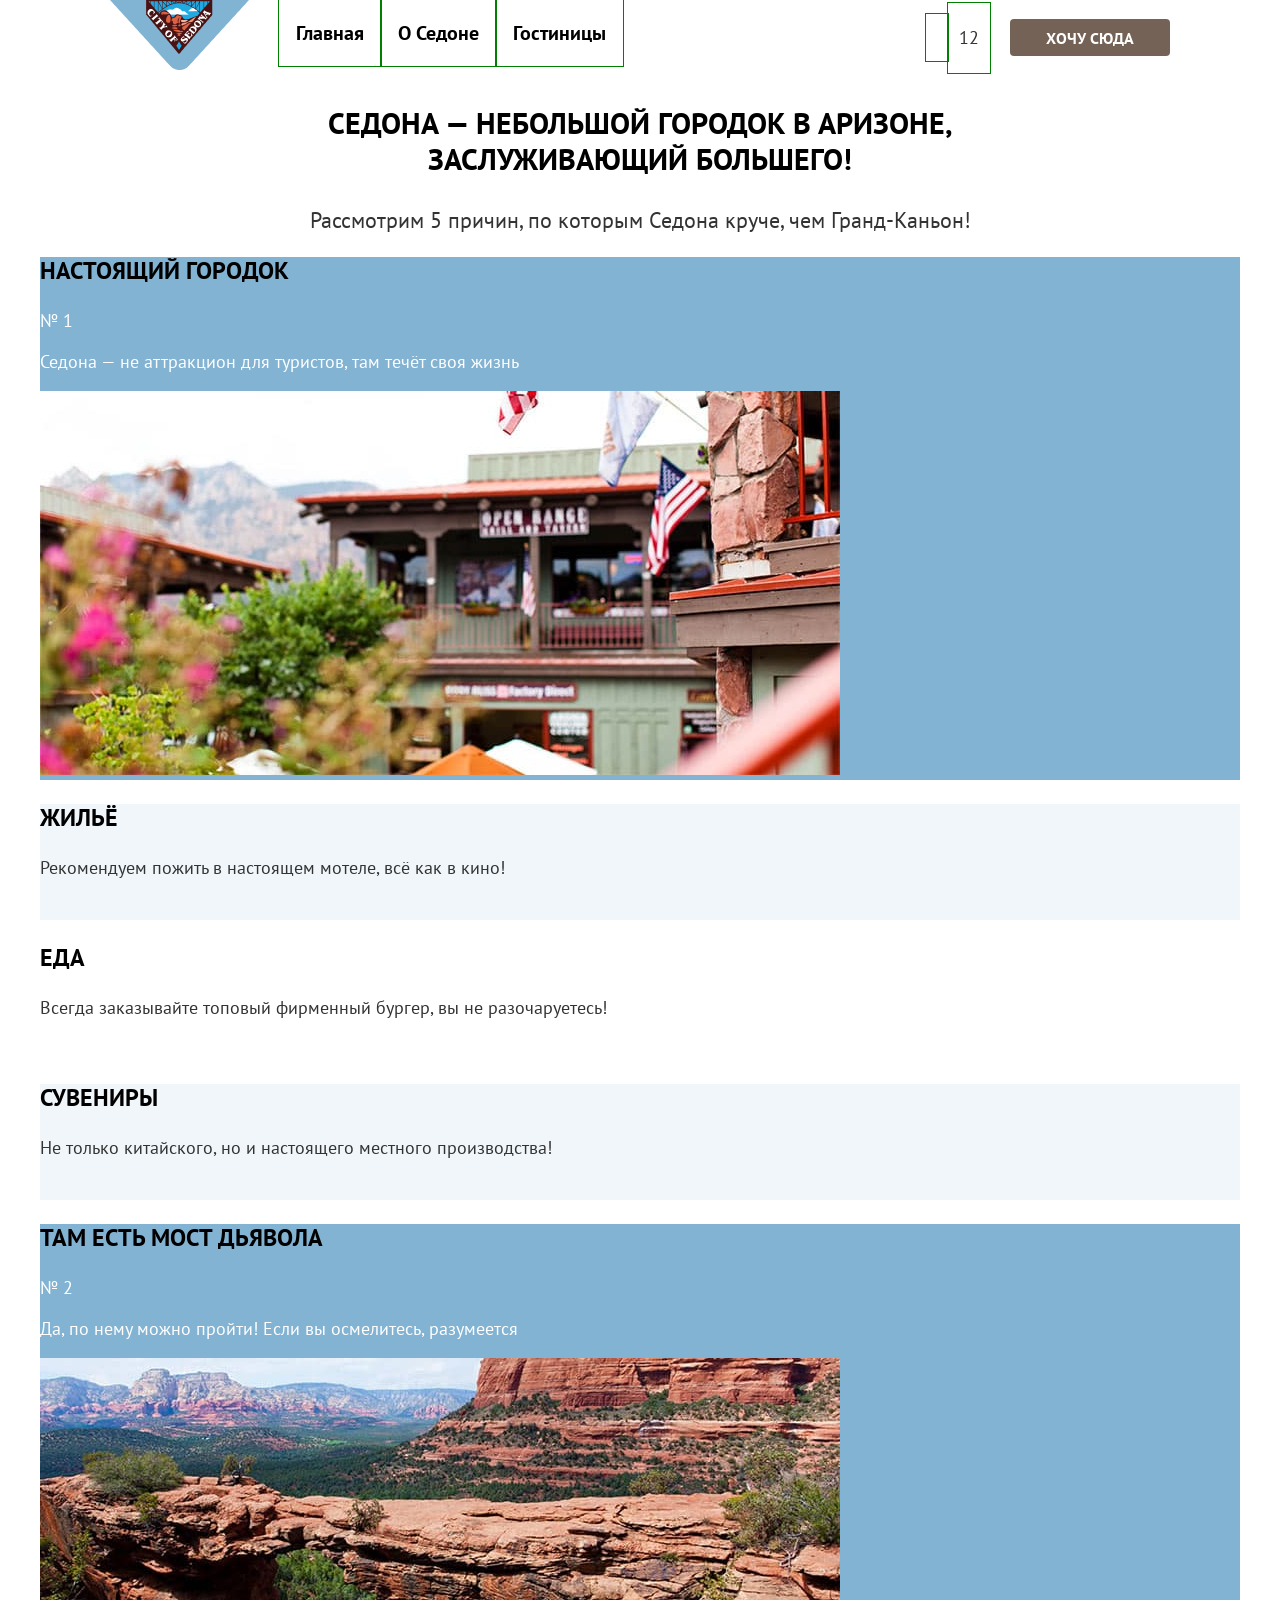
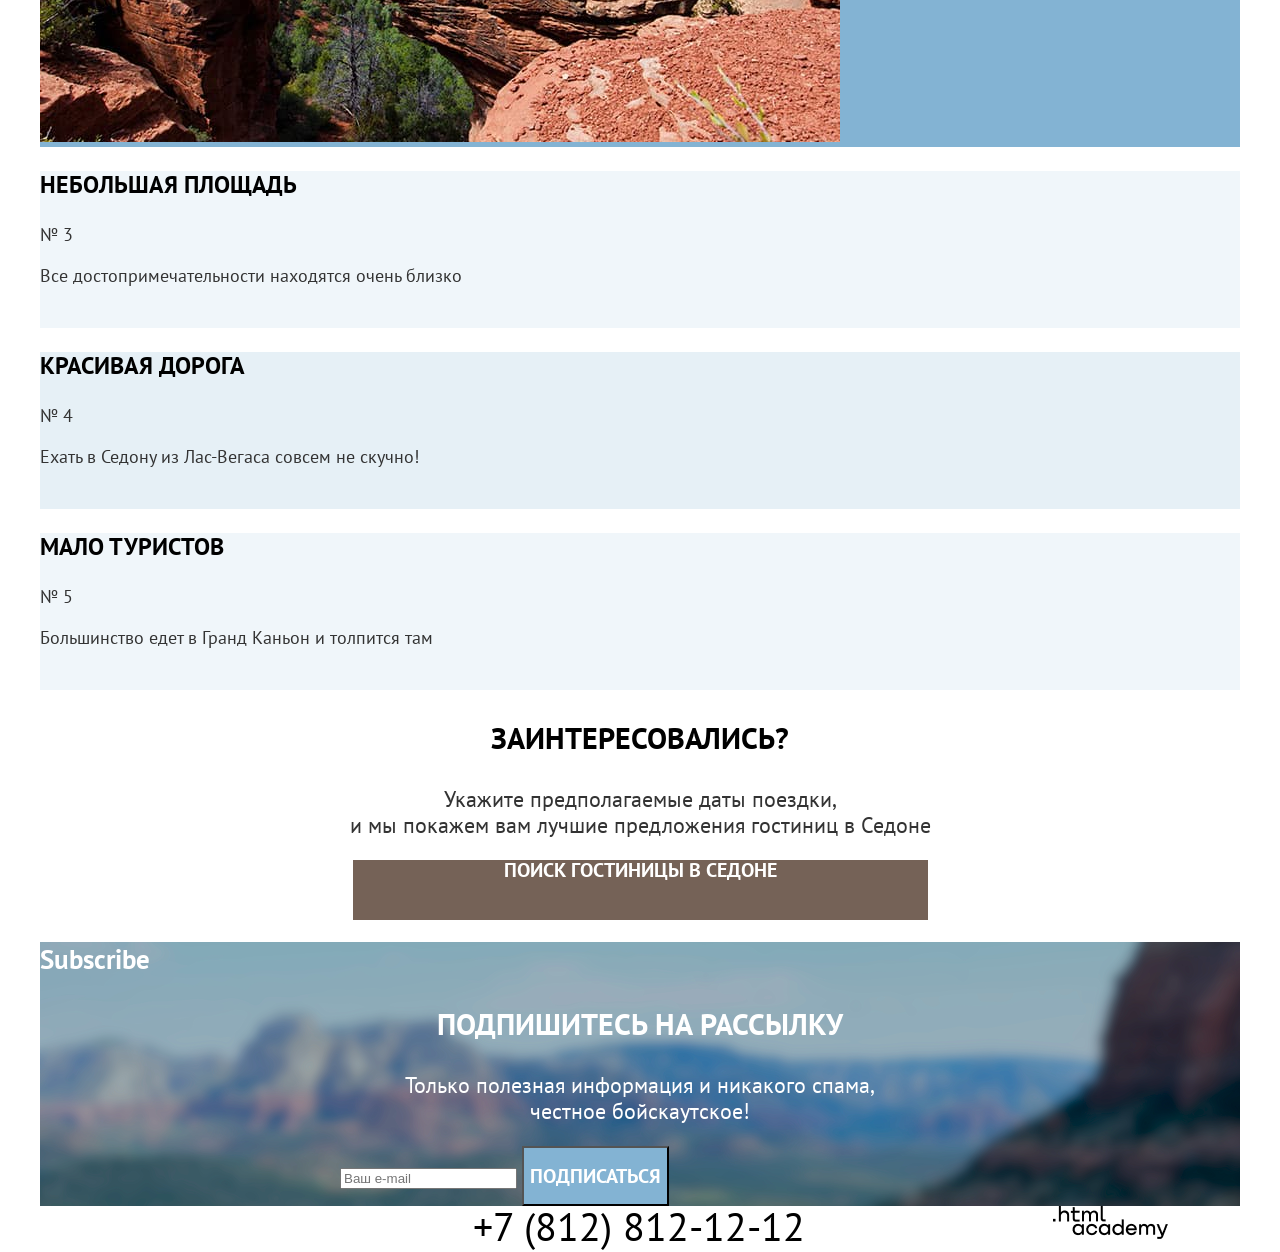
==== index.html @ f08ec134 "header flex" ====
<!DOCTYPE html>
<html lang="ru">

<head>
    <meta charset="utf-8">
    <title>HTML Academy: Седона</title>
    <link rel="stylesheet" href="styles/styles.css">
</head>

<body>
    <header class="page-header">
        <div class="page-header__logo header-logo">
            <a class="header-logo__link">
              <img class="header-logo__img site-logo" src="images/logo/logo-sedona.png" width="139" height="70" alt="Эмблема города Седона">
            </a>
          </div>
          <nav class="navigation  page-header__navigation">
                <ul class="navigation-list">
                    <li class="navigation-item">
                        <a class="navigation-item__link navigation-item__link--active">Главная</a>
                    </li>
                    <li class="navigation-item">
                        <a class="navigation-item__link" href="#">О Седоне</a>
                    </li>
                    <li class="navigation-item">
                        <a class="navigation-item__link" href="catalog.html">Гостиницы</a>
                    </li>
                </ul>
            </nav>
            <ul class="user-navigation">
                <li class="user-navigation__item">
                    <a class="user-navigation__link" href="#"><span class="visually-hidden">Поиск</span></a>
                </li>
                <li class="user-navigation__item">
                    <a class="user-navigation__link" href="#">
                      <span class="visually-hidden">Избранное</span>
                      <span class="user-navigation__counter">12</span>
                    </a>
                </li>
                <li class="user-navigation__item">
                    <a class="button button--warm button--navigation user-navigation__button" href="#">Хочу сюда</a>
                </li>
            </ul>
    </header>
    <main class="page main">
        <section class="section welcome-section">
            <h1 class="visually-hidden">Welcome to Sedona</h1>
        </section>
        <section class="advantages section">
            <h2 class="visually-hidden">Advantages</h2>
            <div class="advantages__text-wrapper">
            <p class="page__text page__text--subgead">Седона — небольшой городок в Аризоне, заслуживающий большего!</p>
            <p class="page__text">Рассмотрим 5 причин, по которым Седона круче, чем Гранд-Каньон!</p>
          </div>
            <ul class="advantages-list">
                <li class="advantages-item advantages-item--large">
                    <h3 class="advantages-head">Настоящий городок</h3>
                    <p class="advantages-item__range">№ 1</p>
                    <p class="advantages-item__text">Седона — не аттракцион для туристов, там течёт своя жизнь </p>
                    <img class="advantages-item__img" src="images/adv-city.jpg" width="800" height="384" alt="Улочки города">
                </li>
                <li class="advantages-item">
                    <h3 class="advantages-head">Жильё</h3>
                    <p class="advantages-item__text">Рекомендуем пожить в настоящем мотеле, всё как в кино!</p>
                    <img src="" alt="">
                </li>
                <li class="advantages-item">
                    <h3 class="advantages-head">Еда</h3>
                    <p class="advantages-item__text">Всегда заказывайте топовый фирменный бургер, вы не разочаруетесь!</p>
                    <img src="" alt="">
                </li>
                <li class="advantages-item">
                    <h3 class="advantages-head">Сувениры</h3>
                    <p class="advantages-item__text">Не только китайского, но и настоящего местного производства!</p>
                    <img src="" alt="">
                </li>
                <li class="advantages-item advantages-item--large">
                    <h3 class="advantages-head">Там есть мост дьявола</h3>
                    <p class="advantages-item__range">№ 2</p>
                    <p class="advantages-item__text">Да, по нему можно пройти! Если вы осмелитесь, разумеется</p>
                    <img class="advantages-item__img" src="images/adv-brige.jpg" width="800" height="384" alt="вид на мост дьявола">
                </li>
                <li class="advantages-item">
                    <h3 class="advantages-head">Небольшая площадь</h3>
                    <p class="advantages-item__range">№ 3</p>
                    <p class="advantages-item__text">Все достопримечательности находятся очень близко</p>
                    <img src="" alt="">
                </li>
                <li class="advantages-item">
                    <h3 class="advantages-head">Красивая дорога</h3>
                    <p class="advantages-item__range">№ 4</p>
                    <p class="advantages-item__text">Ехать в Седону из Лас-Вегаса совсем не скучно!</p>
                    <img src="" alt="">
                </li>
                <li class="advantages-item">
                    <h3 class="advantages-head">Мало туристов</h3>
                    <p class="advantages-item__range">№ 5</p>
                    <p class="advantages-item__text">Большинство едет в Гранд Каньон и толпится там</p>
                    <img src="" alt="">
                </li>
            </ul>
        </section>
        <section class="section">
            <h2 class="visually-hidden">Hotel Search</h2>
            <p class="page__text page__text--subgead">Заинтересовались?</p>
            <p class="page__text">Укажите предполагаемые даты поездки, <br> и мы покажем вам лучшие предложения гостиниц в Седоне
            </p>
            <a class="button button--warm button--page button--hotel-search" href="#">Поиск гостиницы в Седоне</a>
        </section>
        <section class="section subscribe subscribe--bg">
            <h2>Subscribe</h2>
            <p class="page__text page__text--subgead">Подпишитесь на рассылку</p>
            <p class="page__text">Только полезная информация и никакого спама, <br> честное бойскаутское! </p>
            <form class="subscribe-form">
              <label class="subscribe-form__label">
                <span class="visually-hidden">Введите ваш e-mail</span>
                <input type="email" name="email" id="email-id" placeholder="Ваш e-mail">
              </label>
                <button class="button subscribe-form__button button--page" type="submit">Подписаться</button>
            </form>
        </section>
    </main>
    <footer class="footer">
        <ul class="social-list">
            <li class="social-item">
                <a class="social-link social-link__twitter" href="https://twitter.com/htmlacademy_ru"><span class="visually-hidden">Twitter</span></a>
            </li>
            <li class="social-item">
                <a class="social-link social-link__fb" href="https://www.facebook.com/htmlacademy"><span class="visually-hidden">Facebook</span></a>
            </li>
            <li class="social-item">
                <a class="social-link social-link__youtube" href="https://www.youtube.com/c/HTMLAcademyRUS"><span class="visually-hidden">Youtube</span></a>
            </li>
        </ul>
        <div class="footer-tel">
            <a class="footer-tel__link" href="tel:+78128121212">+7 (812) 812-12-12</a>
        </div>
        <div class="footer-developer">
            <a class="developer-link" href="https://htmlacademy.ru/">
                <img src="images/logo/logo-developer.png" width="115" height="34" alt="HTMLAcademy Logo">
            </a>
        </div>
    </footer>
</body>

</html>
---- styles/styles.css ----
@font-face {
  font-family: "PT Sans";
  font-weight: 400;
  font-style: normal;
  font-display: swap;
  src: url("../fonts/ptsans-400.woff2") format("woff2");
}

@font-face {
  font-family: "PT Sans";
  font-weight: 700;
  font-style: normal;
  font-display: swap;
  src: url("../fonts/ptsans-700.woff2") format("woff2");
}

* {
  box-sizing: border-box;
}

* ul {
  margin: 0;
  padding: 0;
  list-style: none;
}

* a {
  color: inherit;
  text-decoration: none;
  /* cursor: pointer; */
}

* img {
  max-width: 100%;
  height: auto;
}

.visually-hidden {
  position: absolute;
  width: 1px;
  height: 1px;
  margin: -1px;
  padding: 0;
  border: 0;
  clip: rect(0 0 0 0);
  overflow: hidden;
}

/* общие селекторы */

html {
  height: 100%;
}

body {
  display: grid;
  grid-template-rows: auto 1fr auto;
  margin: 0 auto;
  width: 1200px;
  min-height: 100vh;
  font-family: "PT Sans", "Arial", sans-serif;
  font-weight: 400;
  font-size: 18px;
  color: #333333;
}

/* компоненты*/

/* button */

.button {
  /* display: block; */
  background-color: #83b3d3;
  font-weight: 700;
  font-size: 16px;
  font-family: inherit;
  line-height: 20px;
  color: #ffffff;
  text-transform: uppercase;
}

.button--warm {
  background-color: #756257;
}

.button--accepted {
  background-color: #7db54f;
}

.button--navigation {
  display: flex;
  justify-content: center;
  align-items: center;
  width: 160px;
  height: 37px;
  border-radius: 4px;
}

.button--page {
  font-size: 20px;
  height: 60px;
}

.button--hotel-search {
  display: block;
  width: 575px;
  margin-right: auto;
  margin-left: auto;
  text-align: center;
}

/* Header */

.page-header {
  display: flex;
  width: 1060px;
  margin: 0 auto;
  /* align-items: center; */
}

.page-header__logo {
  margin-right: 30px;
}

.header-logo {
  min-width: 139px;
  min-height: 100%;
}

.header-logo__link {
  display: block;
  height: 100%;
}

.page-header__navigation {
  margin-right: 42px;
}

.navigation-list {
  display: flex;
  flex-wrap: wrap;
}

.navigation-item__link {
  display: block;
  padding: 20px 17px;
  font-weight: 700;
  font-size: 20px;
  line-height: 26px;
  color: #000000;
  outline: solid 1px green;
}

.user-navigation {
  margin-left: auto;
  display: flex;
  flex-wrap: wrap;
  align-items: center;
}

.user-navigation__link {
  display: block;
  padding: 23px 11px 24px;
  outline: solid 1px green;
}

.user-navigation__button {
 margin-left: 20px;
}

/* Section */

.section__wrapper {
  width: 1056px;
  margin: 0 auto;
}

/* Text */

.page-head {
  font-weight: 700;
  font-size: 60px;
}

.page__text {
  width: 720px;
  font-size: 22px;
  line-height: 26px;
  text-align: center;
  margin-right: auto;
  margin-left: auto;
}

.page__text--subgead {
  font-weight: 700;
  font-size: 30px;
  line-height: 36px;
  text-transform: uppercase;
  color: #000000;
}

.page__text--left {
  text-align: left;
}

/* Footer */

.footer {
  display: flex;
  width: 1056px;
  margin: 0 auto;
  /* justify-content: space-between; */
}

.footer-tel__link {
  font-size: 40px;
  line-height: 40px;
  color: #000000;
}

.social-list {
  display: flex;
  margin-right: auto;
}

.footer-developer {
  margin-left: 248px;
}

/* Breadcrumbs */

.breadcrumbs {
  display: flex;
}

.breadcrumbs-item {
  margin-right: 26px;
}

.breadcrumbs-link {
  font-size: 16px;
}

/* Карточка гостиницы*/

.hotel-card {
  width: 340px;
  padding: 20px;
  display: flex;
  flex-direction: column;
}

.hotel-card__title {
  font-weight: 700;
  font-size: 24px;
  color: #000000;
}

.hotel-card__details {
  display: flex;
}

.hotel-card__control {
  display: flex;
  column-gap: 25px;
}

.hotel-card__button-details {
  width: 133px;
}

.hotel-card__button-favorite {
  width: 141px;
}

.hotel-card__type {
  width: 133px;
}

.hotel-card__price {
  width: 141px;
}

.hotel-card__rate {
  display: flex;
  column-gap: 7px;
  justify-content: space-between;
}

.hotel-card__rate-value {
  width: 160px;
  background-color: #f2f2f2;
}

.hotel-card__rate-text {
  font-size: 16px;
  text-transform: uppercase;
}

/*Главная */

.welcome-section {
  background-image: url("../images/welcome-bg.jpg");
  background-repeat: no-repeat;
}

/* .advantages {
  display: flex;
  flex-direction: column;
} */

/* .advantages__text-wrapper {
  width: 720px;
  margin: 0 auto;
} */

.advantages-head {
  font-weight: 700;
  font-size: 24px;
  line-height: 28px;
  text-transform: uppercase;
  color: #000000;
}

.advantages-item:nth-child(even) {
  background-color: rgba(131, 179, 211, 0.12);
}

.advantages-item:nth-child(8n + 7) {
  background-color: rgba(131, 179, 211, 0.2);
}

.advantages-item--large {
  background-color: #83b3d3;
  color: #ffffff;
}

.subscribe--bg {
  background-color: #83b3d3;
  background-image: url("../images/subscribe-bg.png");
  background-repeat: no-repeat;
  color: #ffffff;
}

.subscribe--bg .page__text--subgead {
  color: #ffffff;
}

.subscribe-form {
  width: 600px;
  margin-right: auto;
  margin-left: auto;
}

/* страница каталога */

/* .section__wrapper--search-result {
  display: flex;
  flex-direction: column;
  align-items: center;
} */

.filter-section {
  background-color: #83b3d3;
  background-image: url("../images/catalog-bg.png");
  background-repeat: no-repeat;
  color: #ffffff;
}

.filter {
  display: flex;
}

.filter__group {
  width: 217px;
}

.filter__group--price {
  width: 287px;
  margin-left: auto;
}

.filter__controls {
  display: flex;
  flex-direction: column;
  min-width: 160px;
  margin-left: 81px;
}

.filter-group__title {
  font-weight: 700;
  font-size: 20px;
}

.search-result__control-wrapper {
  display: flex;
}

.sorting-form {
  width: 287px;
}

.sorting-control {
  font-family: inherit;
  font-size: 18px;
}

.view-toggler {
  display: flex;
  column-gap: 8px;
}

.hotel-list {
  display: grid;
  grid-template-columns: 1fr 1fr 1fr;
  column-gap: 18px;
  row-gap: 10px;
}

.load-button {
  display: block;
  width: 616px;
  margin-left: auto;
  margin-right: auto;
}

.pagination-wraqpper {
  display: flex;
}

.pagination-list {
  display: flex;
  column-gap: 8px;
  max-width: 528px;
}

.pagination-item {
  background-color: #83b3d3;
  color: #ffffff;
  font-size: 20px;
}

.pagination-item--current {
  background-color: #f2f2f2;
  color: #000000;
}

.pagination-control {
  margin-left: auto;
}

.sorting-control {
  margin-left: 51px;
}

/* .pagination-link {

} */
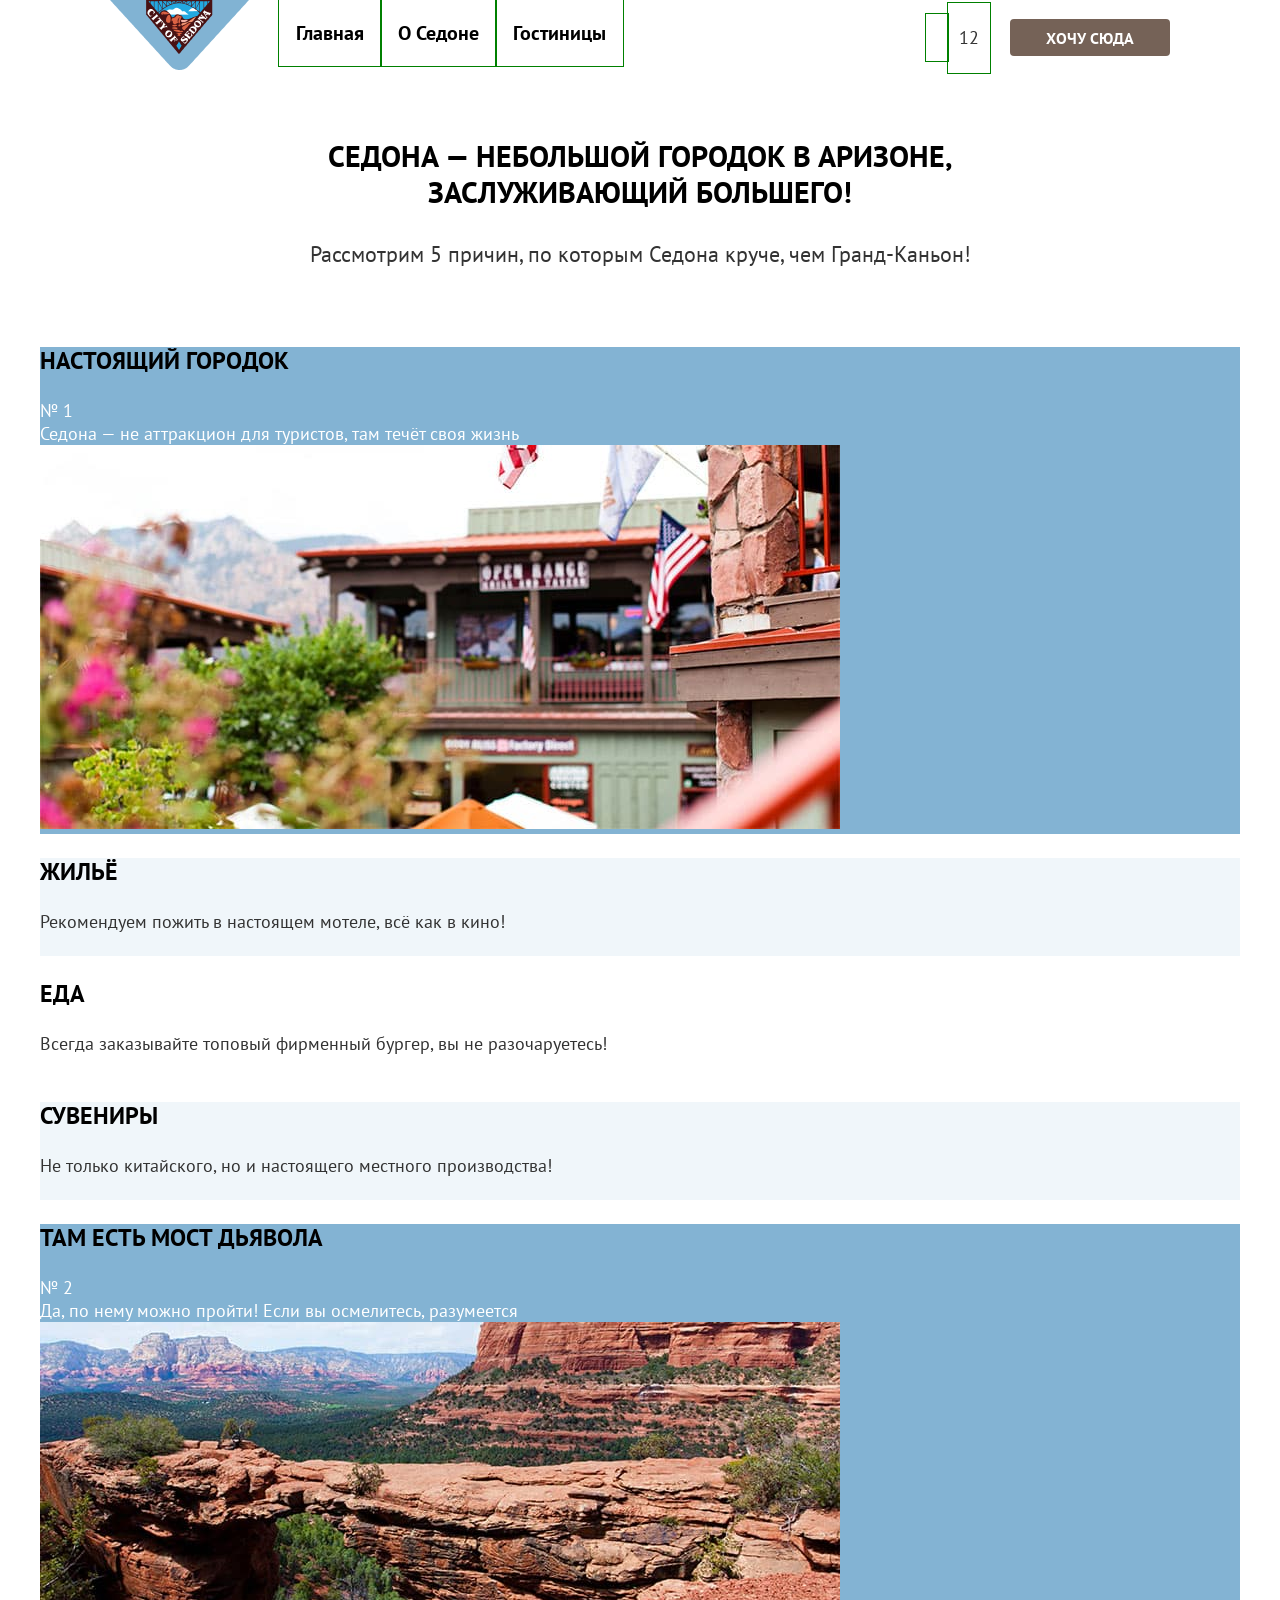
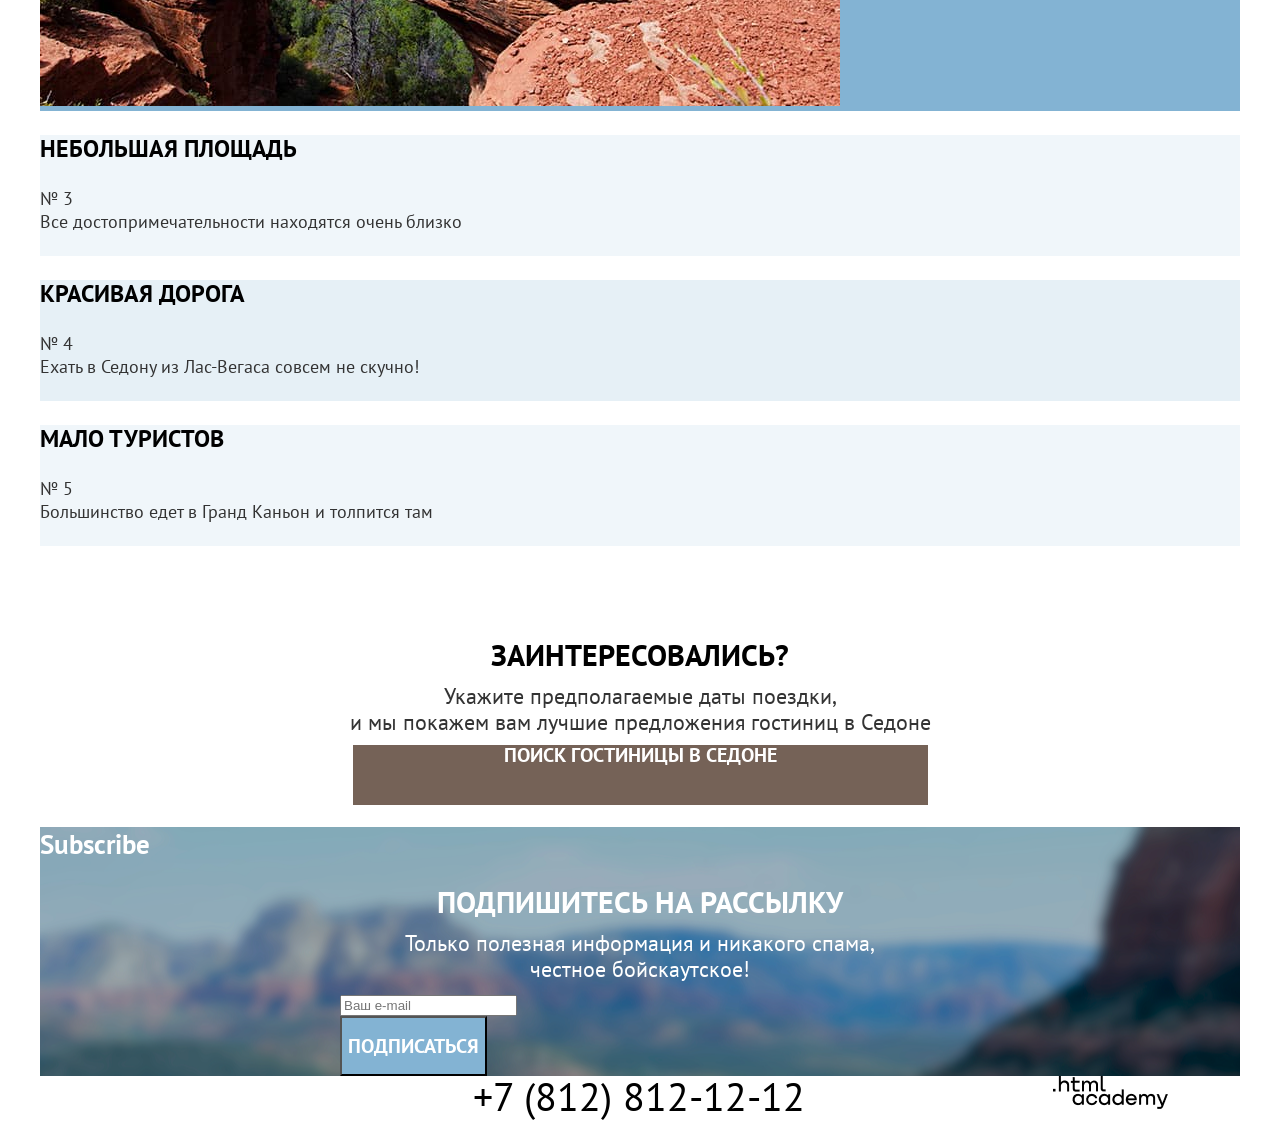
==== commit d44d2171: "section welcome and advantages - vertical margin" ====
--- a/index.html
+++ b/index.html
@@ -43,13 +43,13 @@
             </ul>
     </header>
     <main class="page main">
-        <section class="section welcome-section">
+        <section class="section__welcome welcome">
             <h1 class="visually-hidden">Welcome to Sedona</h1>
         </section>
-        <section class="advantages section">
+        <section class="advantages section__advandages">
             <h2 class="visually-hidden">Advantages</h2>
             <div class="advantages__text-wrapper">
-            <p class="page__text page__text--subgead">Седона — небольшой городок в Аризоне, заслуживающий большего!</p>
+            <p class="page__text page__text--subhead advantages__subhead">Седона — небольшой городок в Аризоне, заслуживающий большего!</p>
             <p class="page__text">Рассмотрим 5 причин, по которым Седона круче, чем Гранд-Каньон!</p>
           </div>
             <ul class="advantages-list">
@@ -102,14 +102,14 @@
         </section>
         <section class="section">
             <h2 class="visually-hidden">Hotel Search</h2>
-            <p class="page__text page__text--subgead">Заинтересовались?</p>
+            <p class="page__text page__text--subhead">Заинтересовались?</p>
             <p class="page__text">Укажите предполагаемые даты поездки, <br> и мы покажем вам лучшие предложения гостиниц в Седоне
             </p>
             <a class="button button--warm button--page button--hotel-search" href="#">Поиск гостиницы в Седоне</a>
         </section>
         <section class="section subscribe subscribe--bg">
             <h2>Subscribe</h2>
-            <p class="page__text page__text--subgead">Подпишитесь на рассылку</p>
+            <p class="page__text page__text--subhead">Подпишитесь на рассылку</p>
             <p class="page__text">Только полезная информация и никакого спама, <br> честное бойскаутское! </p>
             <form class="subscribe-form">
               <label class="subscribe-form__label">
--- a/styles/styles.css
+++ b/styles/styles.css
@@ -22,6 +22,10 @@
   margin: 0;
   padding: 0;
   list-style: none;
+}
+
+* p {
+  margin: 0;
 }
 
 * a {
@@ -69,7 +73,9 @@
 /* button */
 
 .button {
-  /* display: block; */
+  display: flex;
+  justify-content: center;
+  align-items: center;
   background-color: #83b3d3;
   font-weight: 700;
   font-size: 16px;
@@ -88,9 +94,6 @@
 }
 
 .button--navigation {
-  display: flex;
-  justify-content: center;
-  align-items: center;
   width: 160px;
   height: 37px;
   border-radius: 4px;
@@ -188,10 +191,11 @@
   line-height: 26px;
   text-align: center;
   margin-right: auto;
-  margin-left: auto;
-}
-
-.page__text--subgead {
+  margin-bottom: 10px;
+  margin-left: auto;
+}
+
+.page__text--subhead {
   font-weight: 700;
   font-size: 30px;
   line-height: 36px;
@@ -300,19 +304,26 @@
 /*Главная */
 
 .welcome-section {
+  min-height: 485px;
   background-image: url("../images/welcome-bg.jpg");
   background-repeat: no-repeat;
 }
 
-/* .advantages {
-  display: flex;
-  flex-direction: column;
-} */
-
-/* .advantages__text-wrapper {
-  width: 720px;
-  margin: 0 auto;
-} */
+.section__welcome{
+  margin-bottom: 63px;
+}
+
+.section__advandages {
+  margin-bottom: 91px;
+}
+
+.advantages__text-wrapper {
+  margin-bottom: 80px;
+}
+
+.advantages__subhead {
+  margin-bottom: 31px;
+}
 
 .advantages-head {
   font-weight: 700;
@@ -342,7 +353,7 @@
   color: #ffffff;
 }
 
-.subscribe--bg .page__text--subgead {
+.subscribe--bg .page__text--subhead {
   color: #ffffff;
 }
 
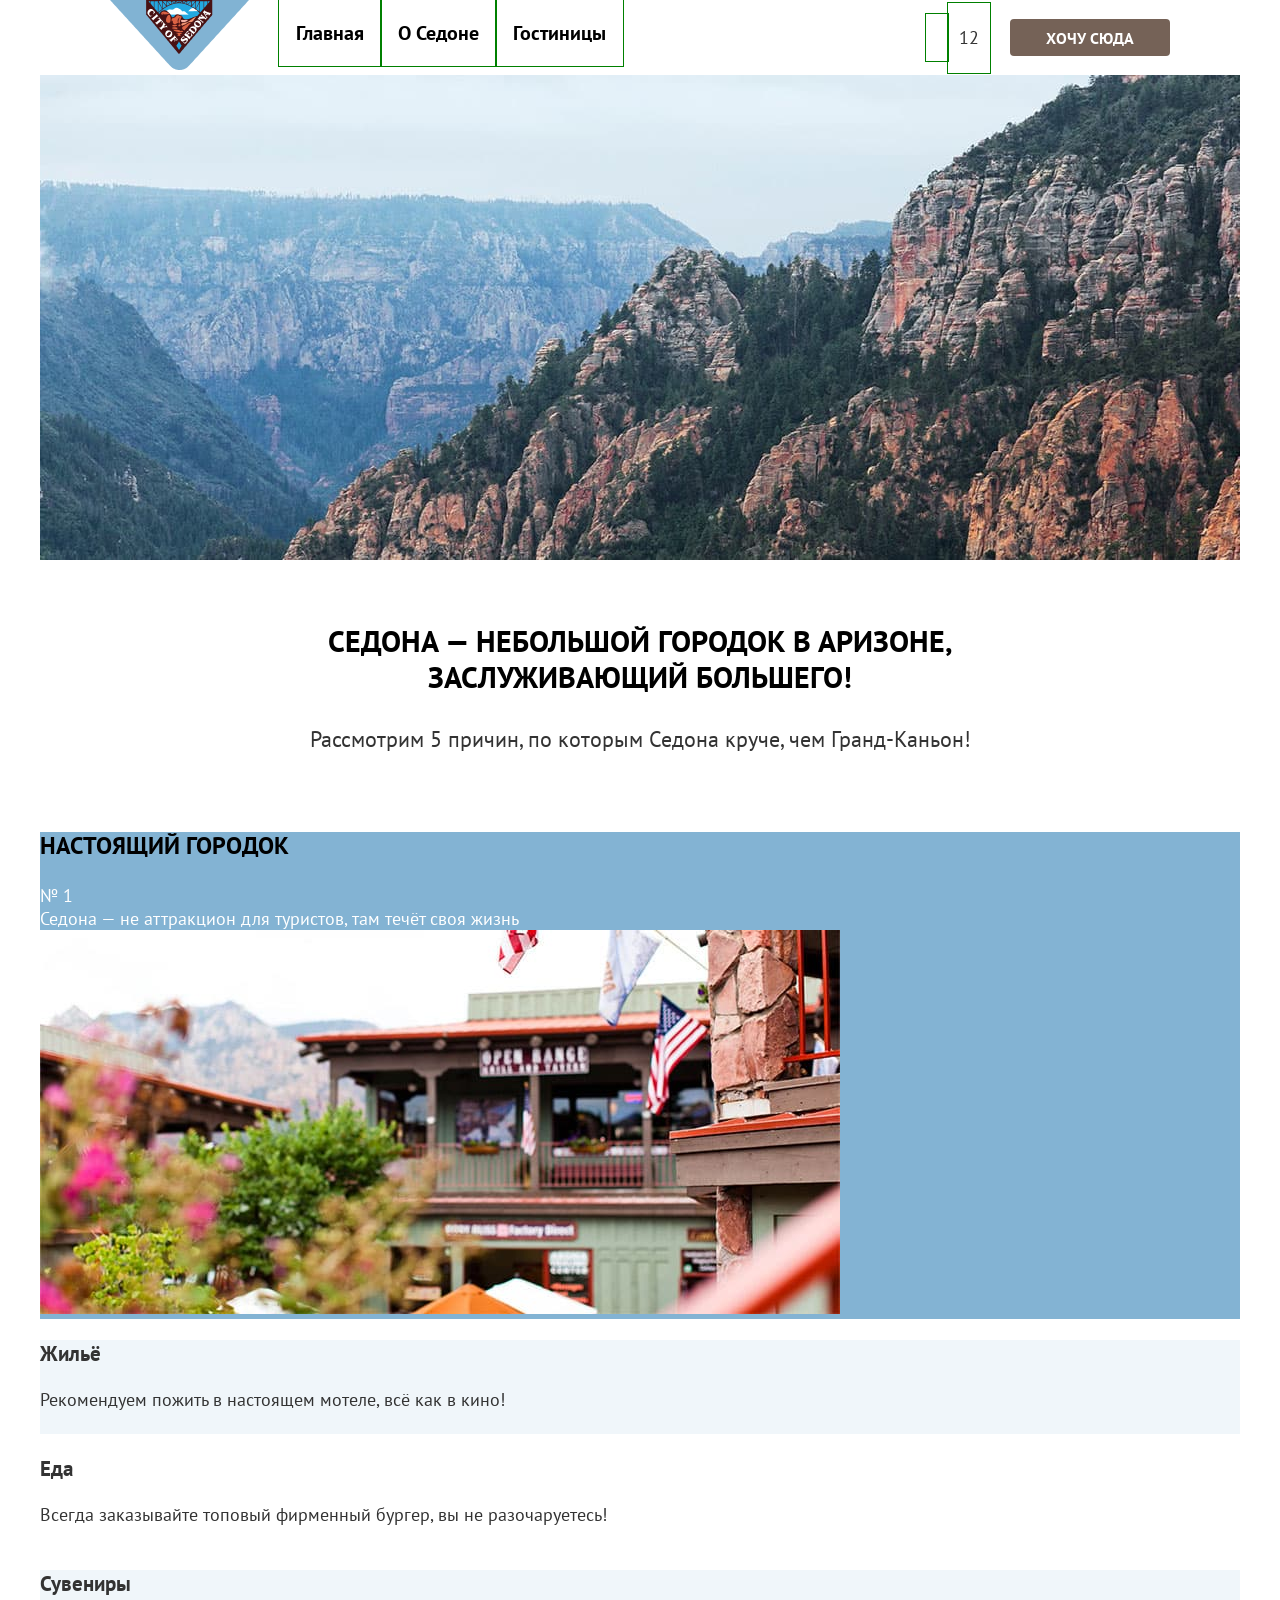
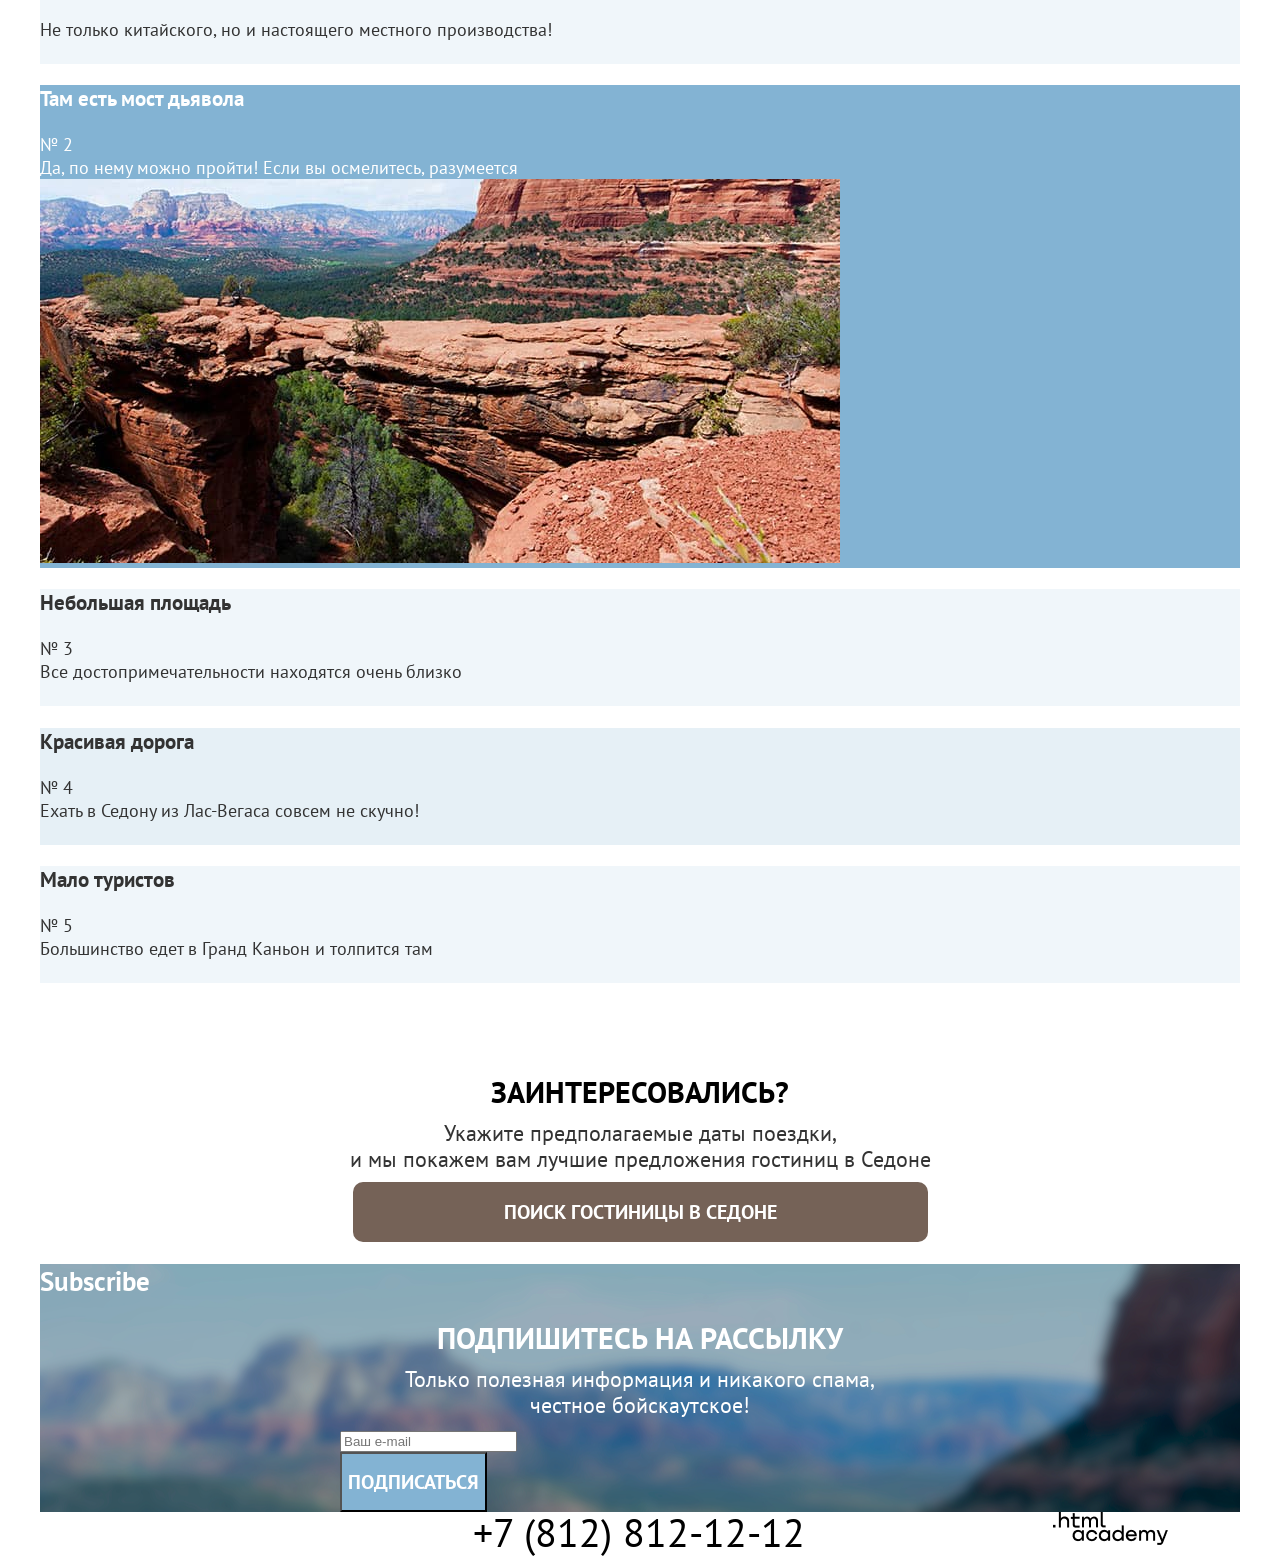
==== commit d458aeff: "fix button, welcome and advantages" ====
--- a/index.html
+++ b/index.html
@@ -43,10 +43,10 @@
             </ul>
     </header>
     <main class="page main">
-        <section class="section__welcome welcome">
+        <section class="main__welcome welcome">
             <h1 class="visually-hidden">Welcome to Sedona</h1>
         </section>
-        <section class="advantages section__advandages">
+        <section class="main__advantages advantages ">
             <h2 class="visually-hidden">Advantages</h2>
             <div class="advantages__text-wrapper">
             <p class="page__text page__text--subhead advantages__subhead">Седона — небольшой городок в Аризоне, заслуживающий большего!</p>
@@ -54,7 +54,7 @@
           </div>
             <ul class="advantages-list">
                 <li class="advantages-item advantages-item--large">
-                    <h3 class="advantages-head">Настоящий городок</h3>
+                    <h3 class="advantages-item__head">Настоящий городок</h3>
                     <p class="advantages-item__range">№ 1</p>
                     <p class="advantages-item__text">Седона — не аттракцион для туристов, там течёт своя жизнь </p>
                     <img class="advantages-item__img" src="images/adv-city.jpg" width="800" height="384" alt="Улочки города">
@@ -100,9 +100,9 @@
                 </li>
             </ul>
         </section>
-        <section class="section">
+        <section class="section_">
             <h2 class="visually-hidden">Hotel Search</h2>
-            <p class="page__text page__text--subhead">Заинтересовались?</p>
+            <p class="page__text page__text--subhead ">Заинтересовались?</p>
             <p class="page__text">Укажите предполагаемые даты поездки, <br> и мы покажем вам лучшие предложения гостиниц в Седоне
             </p>
             <a class="button button--warm button--page button--hotel-search" href="#">Поиск гостиницы в Седоне</a>
--- a/styles/styles.css
+++ b/styles/styles.css
@@ -105,11 +105,10 @@
 }
 
 .button--hotel-search {
-  display: block;
   width: 575px;
   margin-right: auto;
   margin-left: auto;
-  text-align: center;
+  border-radius: 10px;
 }
 
 /* Header */
@@ -303,17 +302,17 @@
 
 /*Главная */
 
-.welcome-section {
+.welcome {
   min-height: 485px;
   background-image: url("../images/welcome-bg.jpg");
   background-repeat: no-repeat;
 }
 
-.section__welcome{
+.main__welcome{
   margin-bottom: 63px;
 }
 
-.section__advandages {
+.main__advantages {
   margin-bottom: 91px;
 }
 
@@ -325,7 +324,7 @@
   margin-bottom: 31px;
 }
 
-.advantages-head {
+.advantages-item__head {
   font-weight: 700;
   font-size: 24px;
   line-height: 28px;
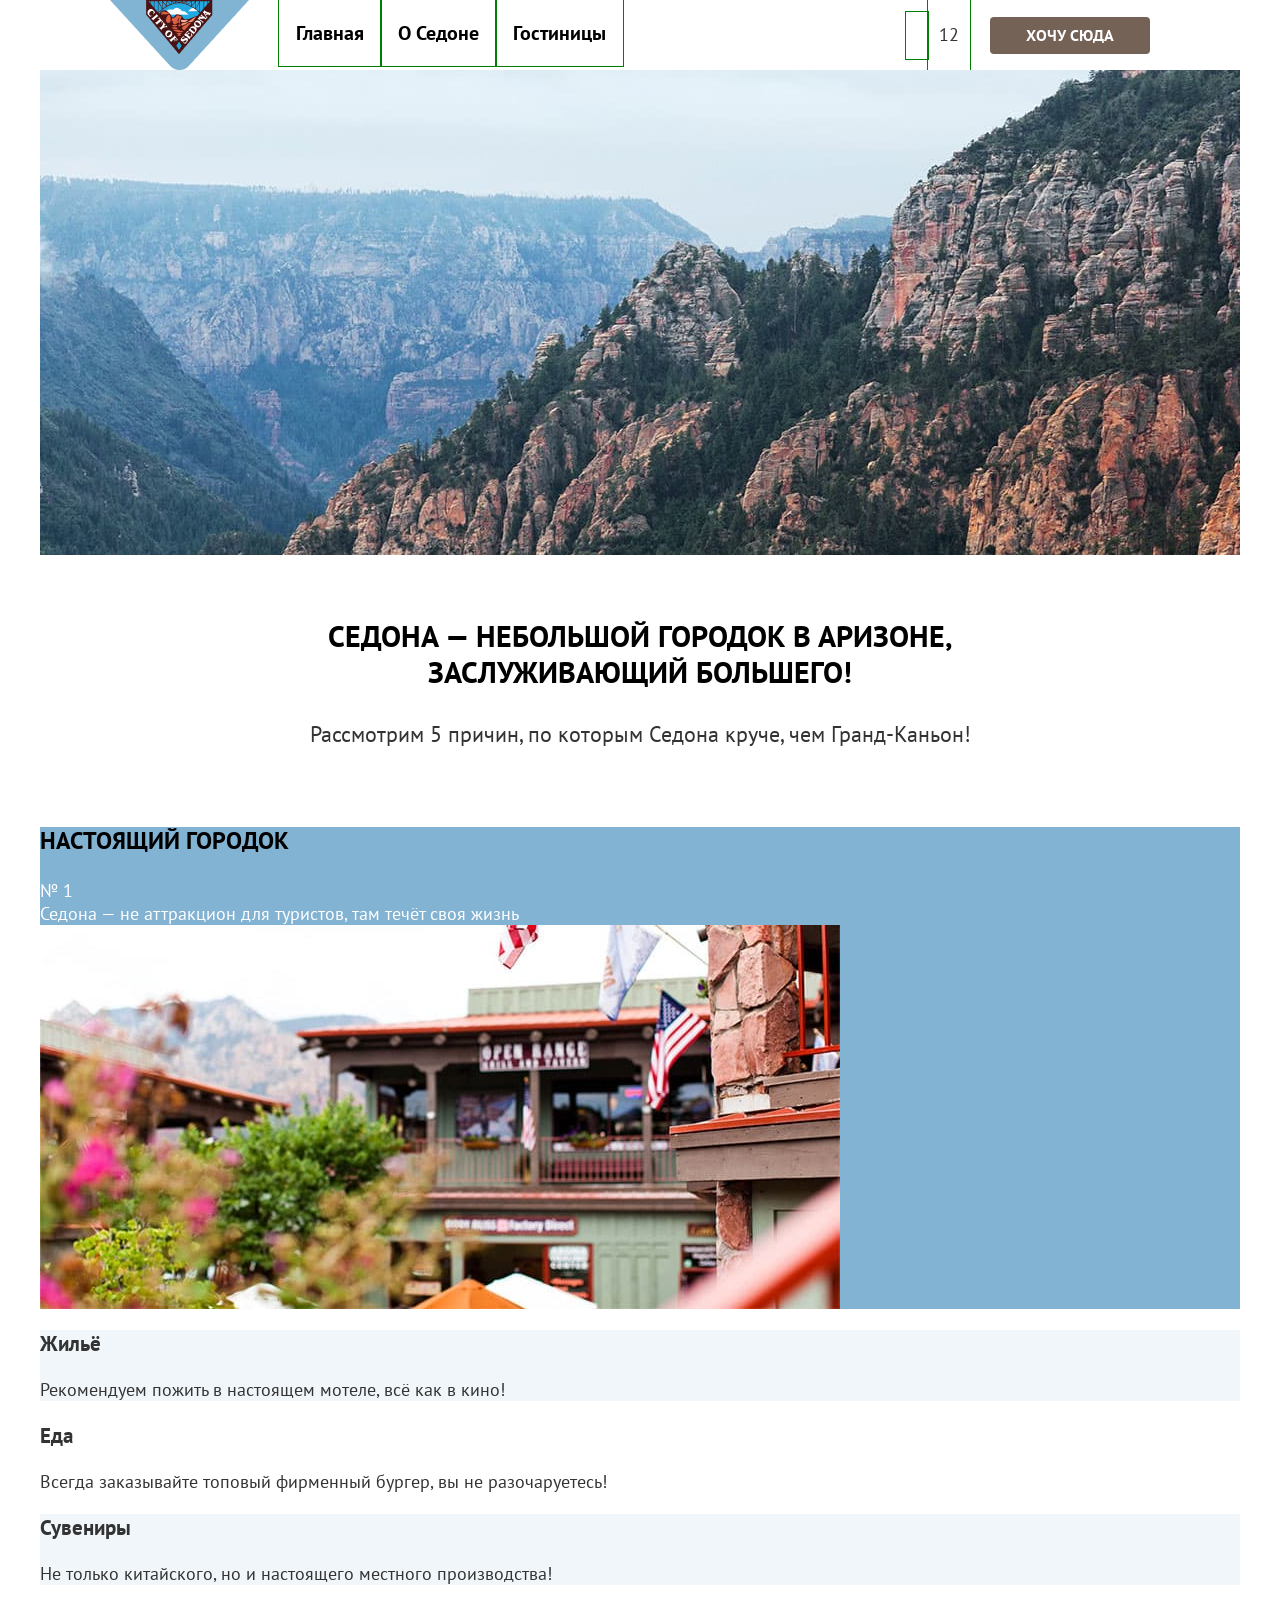
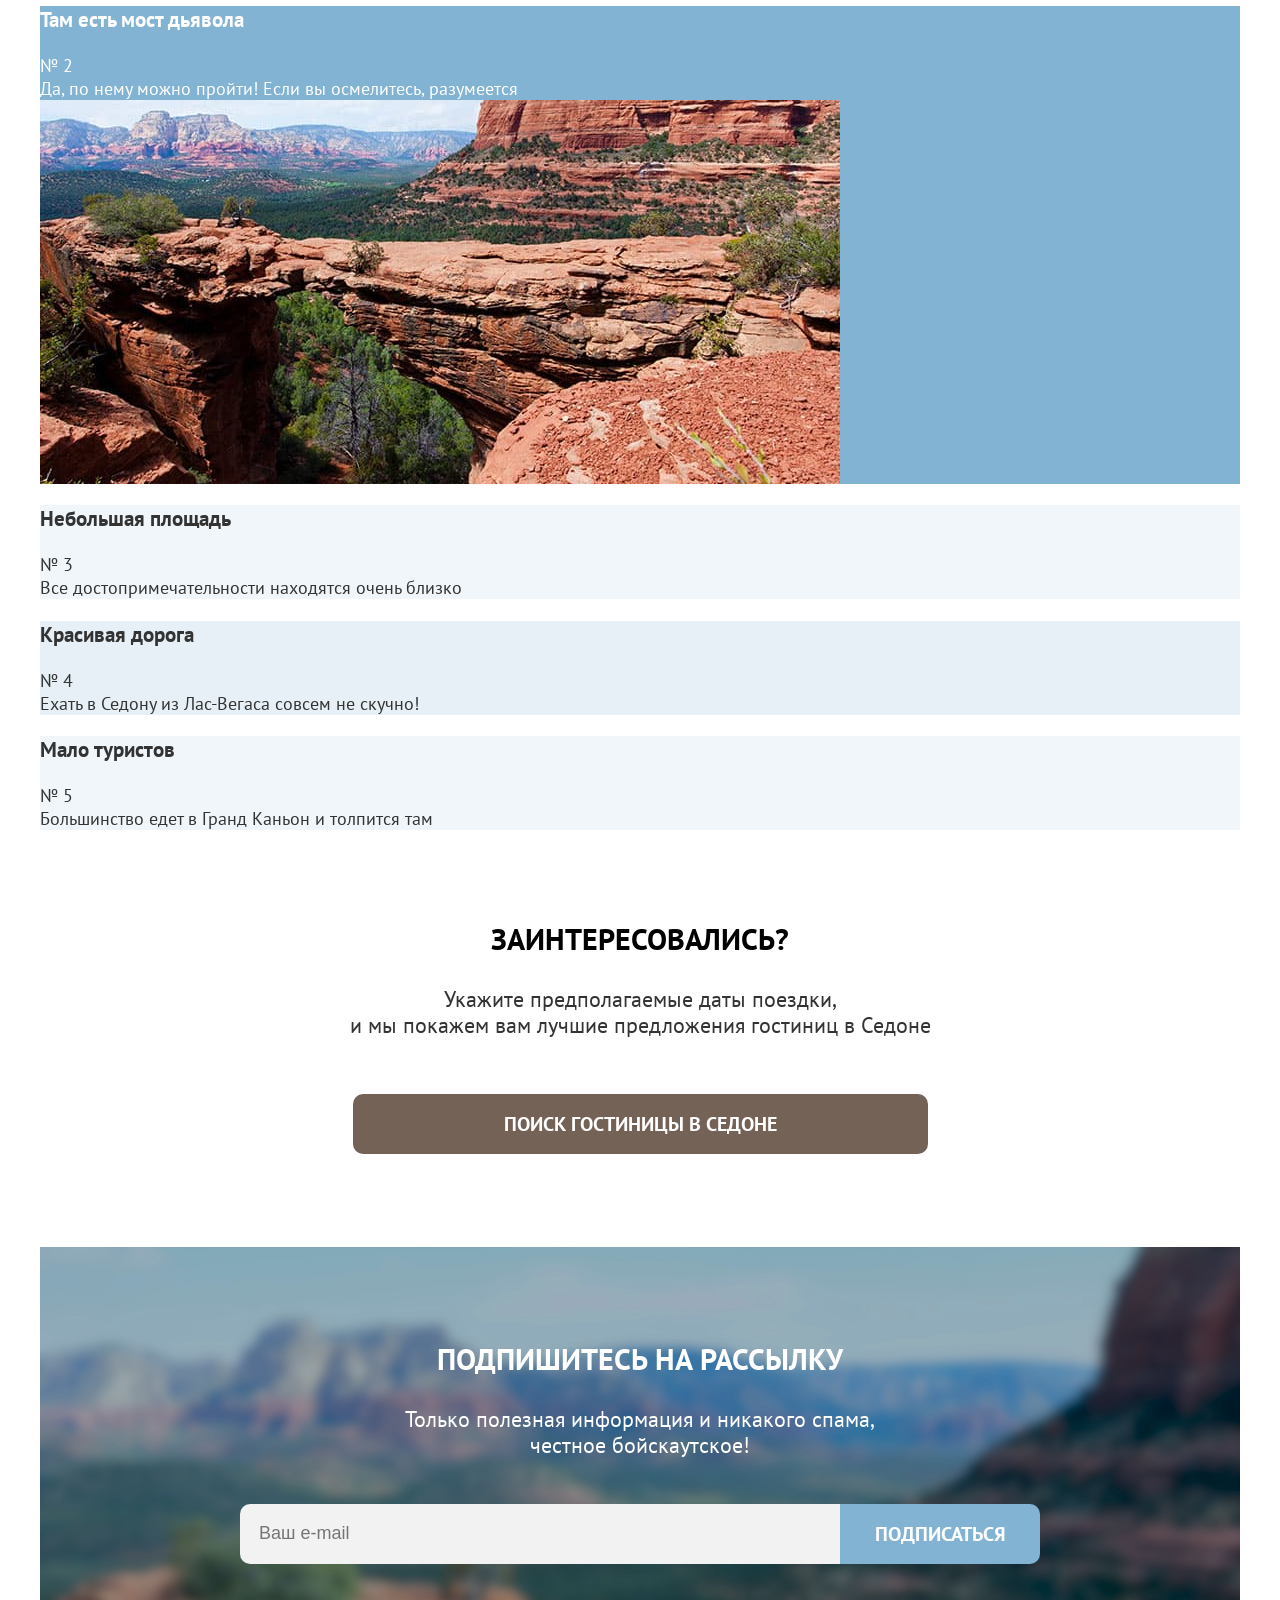
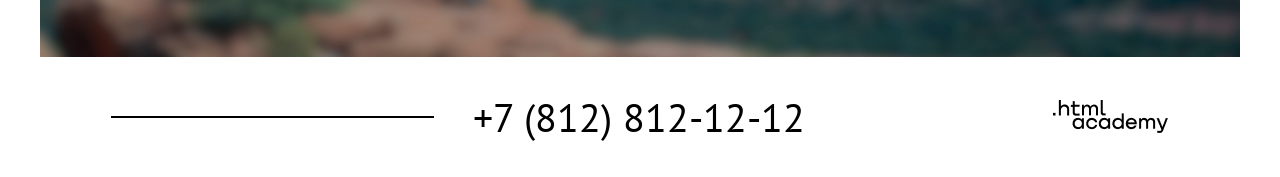
==== commit 5e9eda95: "search, subscribe, footer and some fix" ====
--- a/index.html
+++ b/index.html
@@ -100,23 +100,25 @@
                 </li>
             </ul>
         </section>
-        <section class="section_">
+        <section class="main__search">
             <h2 class="visually-hidden">Hotel Search</h2>
+            <div class="search__text-wrapper">
             <p class="page__text page__text--subhead ">Заинтересовались?</p>
             <p class="page__text">Укажите предполагаемые даты поездки, <br> и мы покажем вам лучшие предложения гостиниц в Седоне
             </p>
+            </div>
             <a class="button button--warm button--page button--hotel-search" href="#">Поиск гостиницы в Седоне</a>
         </section>
-        <section class="section subscribe subscribe--bg">
-            <h2>Subscribe</h2>
+        <section class="main__subscribe subscribe subscribe--bg">
+            <h2 class="visually-hidden">Subscribe</h2>
             <p class="page__text page__text--subhead">Подпишитесь на рассылку</p>
             <p class="page__text">Только полезная информация и никакого спама, <br> честное бойскаутское! </p>
-            <form class="subscribe-form">
+            <form class="subscribe__form subscribe-form" action="https://echo.htmlacademy.ru/" method="post">
               <label class="subscribe-form__label">
                 <span class="visually-hidden">Введите ваш e-mail</span>
-                <input type="email" name="email" id="email-id" placeholder="Ваш e-mail">
+                <input class="subscribe-form__input"  type="email" name="email" id="email-id" placeholder="Ваш e-mail">
               </label>
-                <button class="button subscribe-form__button button--page" type="submit">Подписаться</button>
+                <button class="button button--page subscribe-form__button" type="submit">Подписаться</button>
             </form>
         </section>
     </main>
--- a/styles/styles.css
+++ b/styles/styles.css
@@ -35,6 +35,7 @@
 }
 
 * img {
+  display: block;
   max-width: 100%;
   height: auto;
 }
@@ -73,16 +74,17 @@
 /* button */
 
 .button {
+  font-weight: 700;
+  font-size: 16px;
+  font-family: inherit;
+  line-height: 20px;
   display: flex;
   justify-content: center;
   align-items: center;
   background-color: #83b3d3;
-  font-weight: 700;
-  font-size: 16px;
-  font-family: inherit;
-  line-height: 20px;
   color: #ffffff;
   text-transform: uppercase;
+  border: none;
 }
 
 .button--warm {
@@ -158,6 +160,7 @@
   display: flex;
   flex-wrap: wrap;
   align-items: center;
+  min-width: 264px;
 }
 
 .user-navigation__link {
@@ -186,15 +189,16 @@
 
 .page__text {
   width: 720px;
+  margin-left: auto;
+  margin-bottom: 10px;
+  margin-right: auto;
   font-size: 22px;
   line-height: 26px;
   text-align: center;
-  margin-right: auto;
-  margin-bottom: 10px;
-  margin-left: auto;
 }
 
 .page__text--subhead {
+  margin-bottom: 29px;
   font-weight: 700;
   font-size: 30px;
   line-height: 36px;
@@ -210,9 +214,10 @@
 
 .footer {
   display: flex;
+  align-items: center;
   width: 1056px;
   margin: 0 auto;
-  /* justify-content: space-between; */
+  padding: 40px 0;
 }
 
 .footer-tel__link {
@@ -226,14 +231,29 @@
   margin-right: auto;
 }
 
+.social-link {
+  display: flex;
+  flex-wrap: wrap;
+  align-items: center;
+  justify-content: center;
+  min-width: 107px;
+  outline: solid 1px black;
+}
+
 .footer-developer {
   margin-left: 248px;
 }
 
+.developer-link {
+  display: block;
+  height: 100%;
+}
+
 /* Breadcrumbs */
 
 .breadcrumbs {
   display: flex;
+  flex-wrap: wrap;
 }
 
 .breadcrumbs-item {
@@ -345,7 +365,18 @@
   color: #ffffff;
 }
 
+.main__search {
+  margin-bottom: 93px;
+}
+
+.search__text-wrapper {
+  margin-bottom: 56px;
+}
+
 .subscribe--bg {
+  margin-bottom: 0;
+  padding-top: 94px;
+  padding-bottom: 93px;
   background-color: #83b3d3;
   background-image: url("../images/subscribe-bg.png");
   background-repeat: no-repeat;
@@ -356,10 +387,30 @@
   color: #ffffff;
 }
 
+.subscribe__form {
+  margin-top: 46px;
+}
 .subscribe-form {
+  display: flex;
+  width: 800px;
+  margin-right: auto;
+  margin-left: auto;
+}
+
+.subscribe-form__input {
   width: 600px;
-  margin-right: auto;
-  margin-left: auto;
+  height: 100%;
+  padding-left: 19px;
+  padding-right: 22px;
+  font-size: 18px;
+  background-color: #f2f2f2;
+  border-radius: 10px 0 0 10px;
+  border: none;
+}
+
+.subscribe-form__button {
+  width: 600px;
+  border-radius: 0 10px 10px 0;
 }
 
 /* страница каталога */
@@ -440,6 +491,7 @@
 
 .pagination-list {
   display: flex;
+  flex-wrap: wrap;
   column-gap: 8px;
   max-width: 528px;
 }
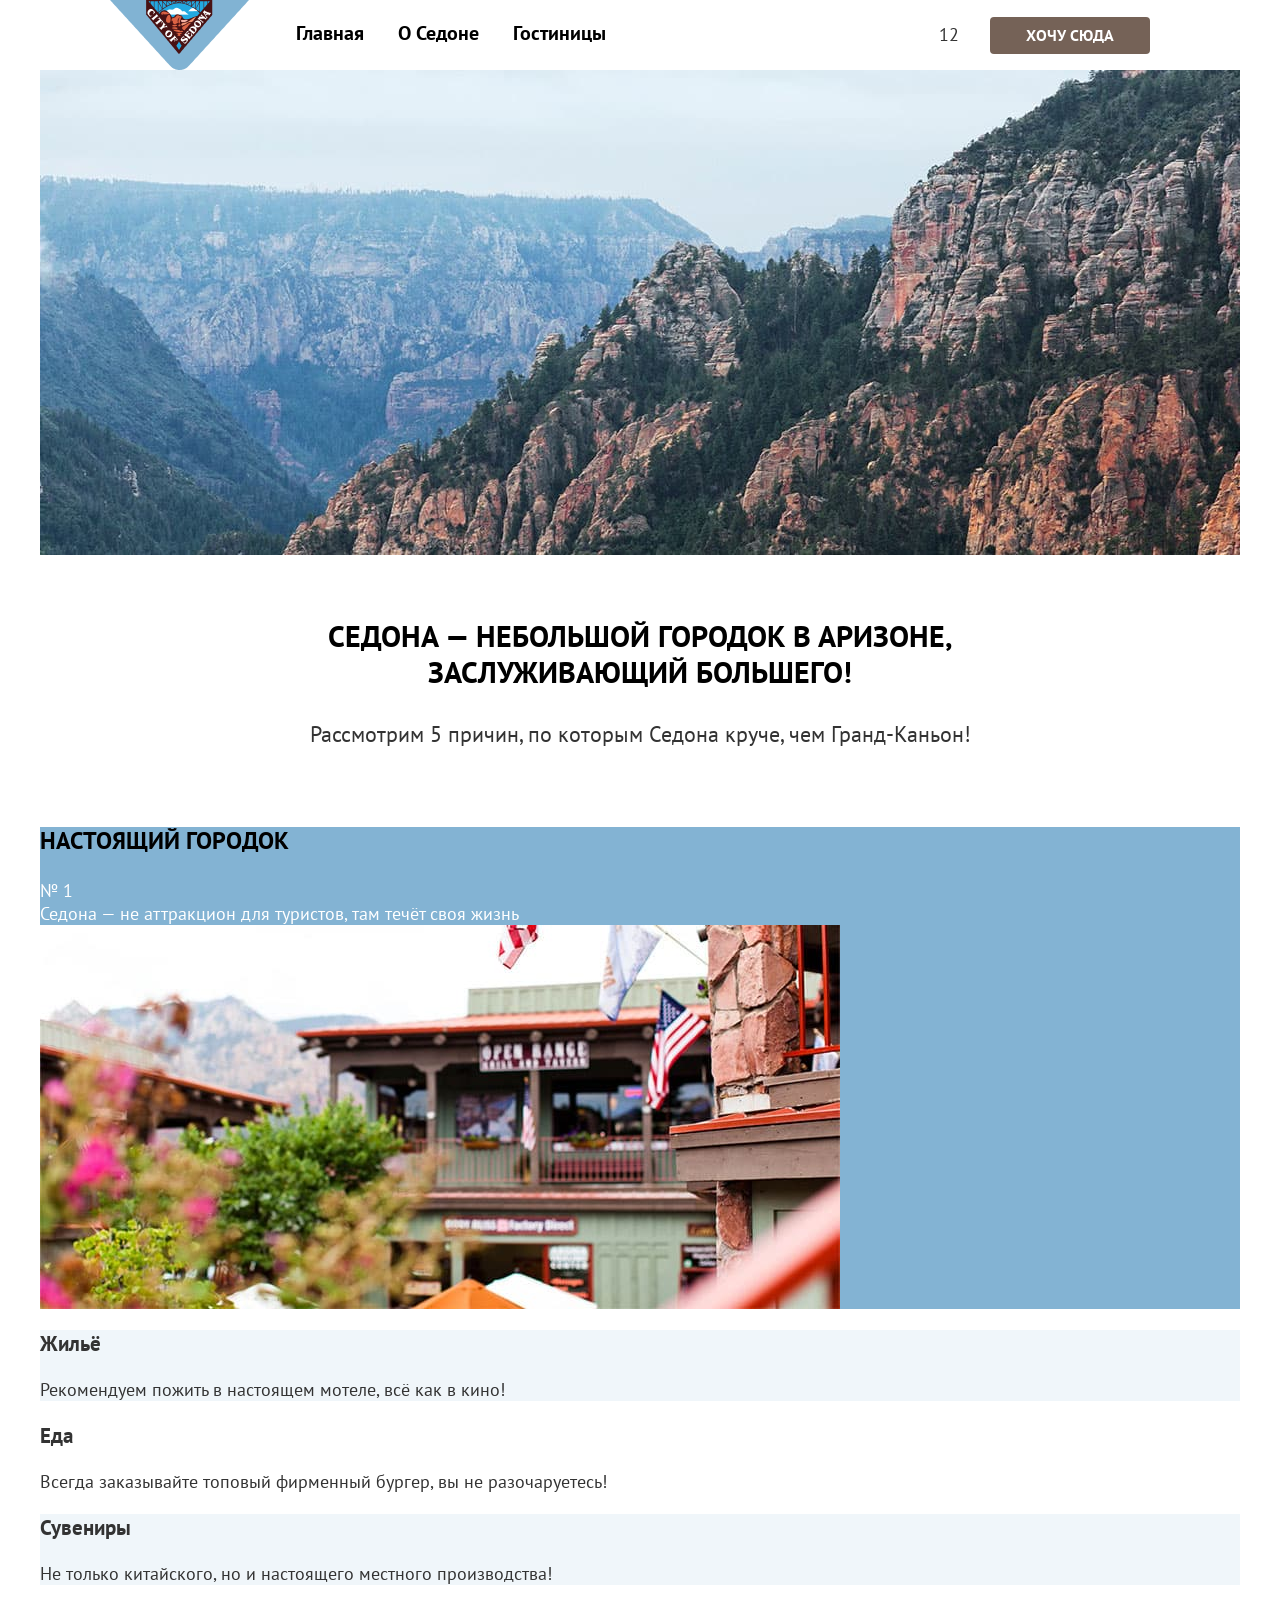
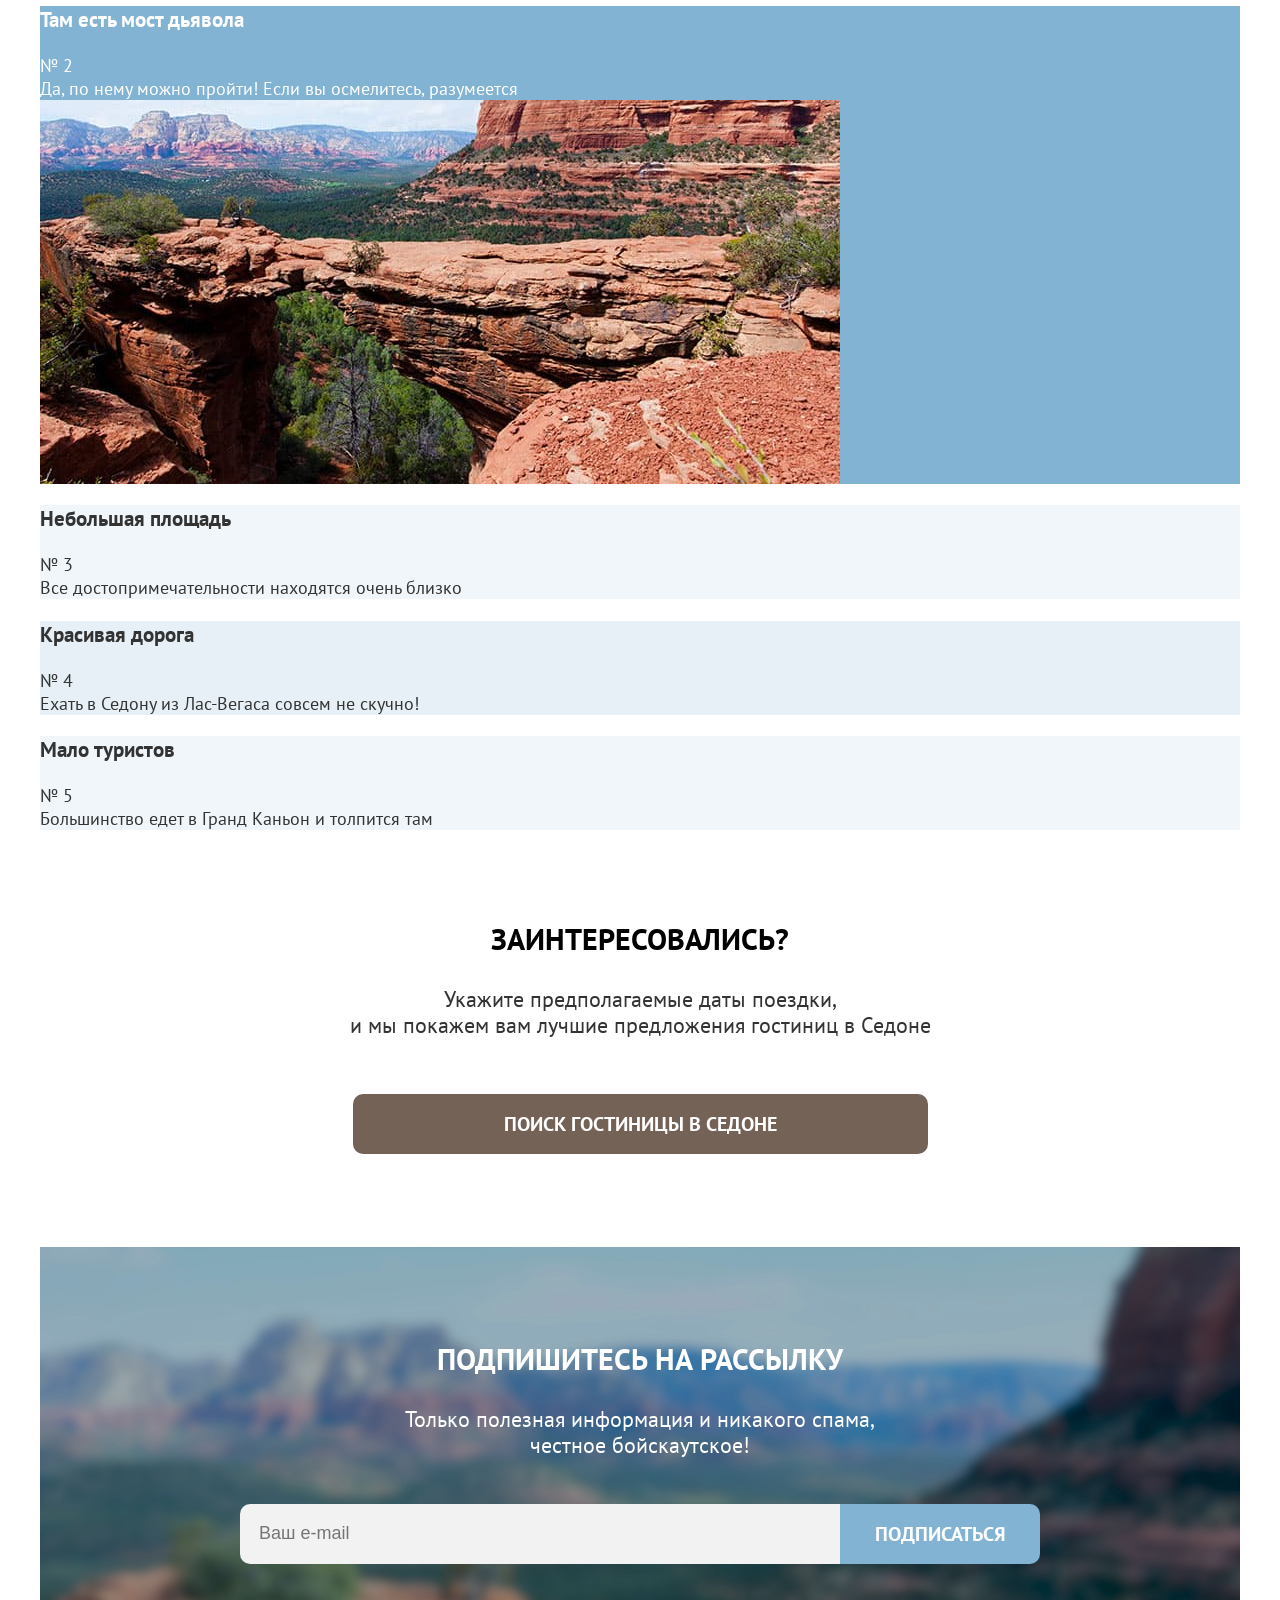
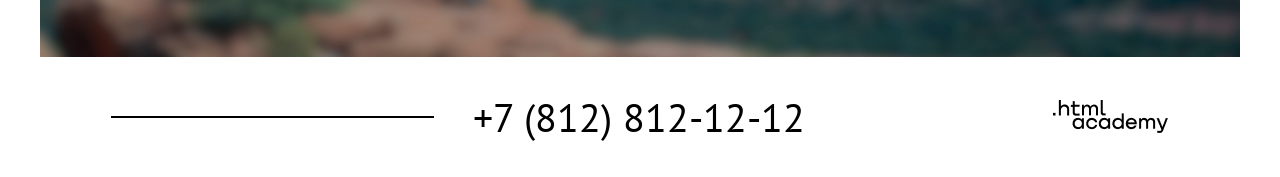
==== commit a98eb544: "some fix and formatting" ====
--- a/index.html
+++ b/index.html
@@ -11,47 +11,47 @@
     <header class="page-header">
         <div class="page-header__logo header-logo">
             <a class="header-logo__link">
-              <img class="header-logo__img site-logo" src="images/logo/logo-sedona.png" width="139" height="70" alt="Эмблема города Седона">
+                <img class="header-logo__img site-logo" src="images/logo/logo-sedona.png" width="139" height="70" alt="Эмблема города Седона">
             </a>
-          </div>
-          <nav class="navigation  page-header__navigation">
-                <ul class="navigation-list">
-                    <li class="navigation-item">
-                        <a class="navigation-item__link navigation-item__link--active">Главная</a>
-                    </li>
-                    <li class="navigation-item">
-                        <a class="navigation-item__link" href="#">О Седоне</a>
-                    </li>
-                    <li class="navigation-item">
-                        <a class="navigation-item__link" href="catalog.html">Гостиницы</a>
-                    </li>
-                </ul>
-            </nav>
-            <ul class="user-navigation">
-                <li class="user-navigation__item">
-                    <a class="user-navigation__link" href="#"><span class="visually-hidden">Поиск</span></a>
+        </div>
+        <nav class="navigation  page-header__navigation">
+            <ul class="navigation-list">
+                <li class="navigation-item">
+                    <a class="navigation-item__link navigation-item__link--active">Главная</a>
                 </li>
-                <li class="user-navigation__item">
-                    <a class="user-navigation__link" href="#">
-                      <span class="visually-hidden">Избранное</span>
-                      <span class="user-navigation__counter">12</span>
-                    </a>
+                <li class="navigation-item">
+                    <a class="navigation-item__link" href="#">О Седоне</a>
                 </li>
-                <li class="user-navigation__item">
-                    <a class="button button--warm button--navigation user-navigation__button" href="#">Хочу сюда</a>
+                <li class="navigation-item">
+                    <a class="navigation-item__link" href="catalog.html">Гостиницы</a>
                 </li>
             </ul>
+        </nav>
+        <ul class="user-navigation">
+            <li class="user-navigation__item">
+                <a class="user-navigation__link" href="#"><span class="visually-hidden">Поиск</span></a>
+            </li>
+            <li class="user-navigation__item">
+                <a class="user-navigation__link" href="#">
+                    <span class="visually-hidden">Избранное</span>
+                    <span class="user-navigation__counter">12</span>
+                </a>
+            </li>
+            <li class="user-navigation__item">
+                <a class="button button--warm button--navigation user-navigation__button" href="#">Хочу сюда</a>
+            </li>
+        </ul>
     </header>
-    <main class="page main">
-        <section class="main__welcome welcome">
+    <main class="page">
+        <section class="page__welcome welcome">
             <h1 class="visually-hidden">Welcome to Sedona</h1>
         </section>
-        <section class="main__advantages advantages ">
+        <section class="page__advantages advantages ">
             <h2 class="visually-hidden">Advantages</h2>
             <div class="advantages__text-wrapper">
-            <p class="page__text page__text--subhead advantages__subhead">Седона — небольшой городок в Аризоне, заслуживающий большего!</p>
-            <p class="page__text">Рассмотрим 5 причин, по которым Седона круче, чем Гранд-Каньон!</p>
-          </div>
+                <p class="page__text page__text--subhead advantages__subhead">Седона — небольшой городок в Аризоне, заслуживающий большего!</p>
+                <p class="page__text">Рассмотрим 5 причин, по которым Седона круче, чем Гранд-Каньон!</p>
+            </div>
             <ul class="advantages-list">
                 <li class="advantages-item advantages-item--large">
                     <h3 class="advantages-item__head">Настоящий городок</h3>
@@ -100,21 +100,21 @@
                 </li>
             </ul>
         </section>
-        <section class="main__search">
+        <section class="page__search">
             <h2 class="visually-hidden">Hotel Search</h2>
             <div class="search__text-wrapper">
-            <p class="page__text page__text--subhead ">Заинтересовались?</p>
-            <p class="page__text">Укажите предполагаемые даты поездки, <br> и мы покажем вам лучшие предложения гостиниц в Седоне
-            </p>
+                <p class="page__text page__text--subhead ">Заинтересовались?</p>
+                <p class="page__text">Укажите предполагаемые даты поездки, <br> и мы покажем вам лучшие предложения гостиниц в Седоне
+                </p>
             </div>
             <a class="button button--warm button--page button--hotel-search" href="#">Поиск гостиницы в Седоне</a>
         </section>
-        <section class="main__subscribe subscribe subscribe--bg">
+        <section class="page__subscribe subscribe subscribe--bg">
             <h2 class="visually-hidden">Subscribe</h2>
             <p class="page__text page__text--subhead">Подпишитесь на рассылку</p>
             <p class="page__text">Только полезная информация и никакого спама, <br> честное бойскаутское! </p>
             <form class="subscribe__form subscribe-form" action="https://echo.htmlacademy.ru/" method="post">
-              <label class="subscribe-form__label">
+                <label class="subscribe-form__label">
                 <span class="visually-hidden">Введите ваш e-mail</span>
                 <input class="subscribe-form__input"  type="email" name="email" id="email-id" placeholder="Ваш e-mail">
               </label>
@@ -145,4 +145,4 @@
     </footer>
 </body>
 
-</html>
+</html>
--- a/styles/styles.css
+++ b/styles/styles.css
@@ -74,13 +74,13 @@
 /* button */
 
 .button {
+  display: flex;
+  justify-content: center;
+  align-items: center;
   font-weight: 700;
   font-size: 16px;
   font-family: inherit;
   line-height: 20px;
-  display: flex;
-  justify-content: center;
-  align-items: center;
   background-color: #83b3d3;
   color: #ffffff;
   text-transform: uppercase;
@@ -152,25 +152,23 @@
   font-size: 20px;
   line-height: 26px;
   color: #000000;
-  outline: solid 1px green;
 }
 
 .user-navigation {
-  margin-left: auto;
   display: flex;
   flex-wrap: wrap;
   align-items: center;
   min-width: 264px;
+  margin-left: auto;
 }
 
 .user-navigation__link {
   display: block;
   padding: 23px 11px 24px;
-  outline: solid 1px green;
 }
 
 .user-navigation__button {
- margin-left: 20px;
+  margin-left: 20px;
 }
 
 /* Section */
@@ -183,6 +181,7 @@
 /* Text */
 
 .page-head {
+  margin: 0;
   font-weight: 700;
   font-size: 60px;
 }
@@ -254,23 +253,25 @@
 .breadcrumbs {
   display: flex;
   flex-wrap: wrap;
-}
-
-.breadcrumbs-item {
+  column-gap: 26px;
+}
+
+/* .breadcrumbs__item {
   margin-right: 26px;
-}
-
-.breadcrumbs-link {
+} */
+
+.breadcrumbs__link {
+  display: block;
   font-size: 16px;
 }
 
 /* Карточка гостиницы*/
 
 .hotel-card {
+  display: flex;
+  flex-direction: column;
   width: 340px;
   padding: 20px;
-  display: flex;
-  flex-direction: column;
 }
 
 .hotel-card__title {
@@ -328,11 +329,11 @@
   background-repeat: no-repeat;
 }
 
-.main__welcome{
+.page__welcome {
   margin-bottom: 63px;
 }
 
-.main__advantages {
+.page__advantages {
   margin-bottom: 91px;
 }
 
@@ -365,7 +366,7 @@
   color: #ffffff;
 }
 
-.main__search {
+.page__search {
   margin-bottom: 93px;
 }
 
@@ -422,35 +423,62 @@
 } */
 
 .filter-section {
+  padding-top: 35px;
+  padding-bottom: 81px;
   background-color: #83b3d3;
   background-image: url("../images/catalog-bg.png");
   background-repeat: no-repeat;
   color: #ffffff;
 }
 
+.filter-section__breadcrumbs {
+  margin-bottom: 45px;
+}
+
 .filter {
   display: flex;
 }
 
 .filter__group {
   width: 217px;
+  margin: 0;
+  padding: 0;
+}
+
+.filter-group__title {
+  margin-bottom: 30px;
+  font-weight: 700;
+  font-size: 20px;
 }
 
 .filter__group--price {
   width: 287px;
   margin-left: auto;
 }
+
+/* .filter_price-wrapper {
+  display: flex;
+}
+
+.filter-control--price {
+  width: 143px;
+  padding: 14px 13px 11px 19px;
+  background-color: #ffffff;
+  color: #000000;
+}
+
+.filter-control__input {
+  /* display: block; */
+  /* width: 90px;
+
+  border: none;
+} */
 
 .filter__controls {
   display: flex;
   flex-direction: column;
   min-width: 160px;
   margin-left: 81px;
-}
-
-.filter-group__title {
-  font-weight: 700;
-  font-size: 20px;
 }
 
 .search-result__control-wrapper {
@@ -514,7 +542,3 @@
 .sorting-control {
   margin-left: 51px;
 }
-
-/* .pagination-link {
-
-} */
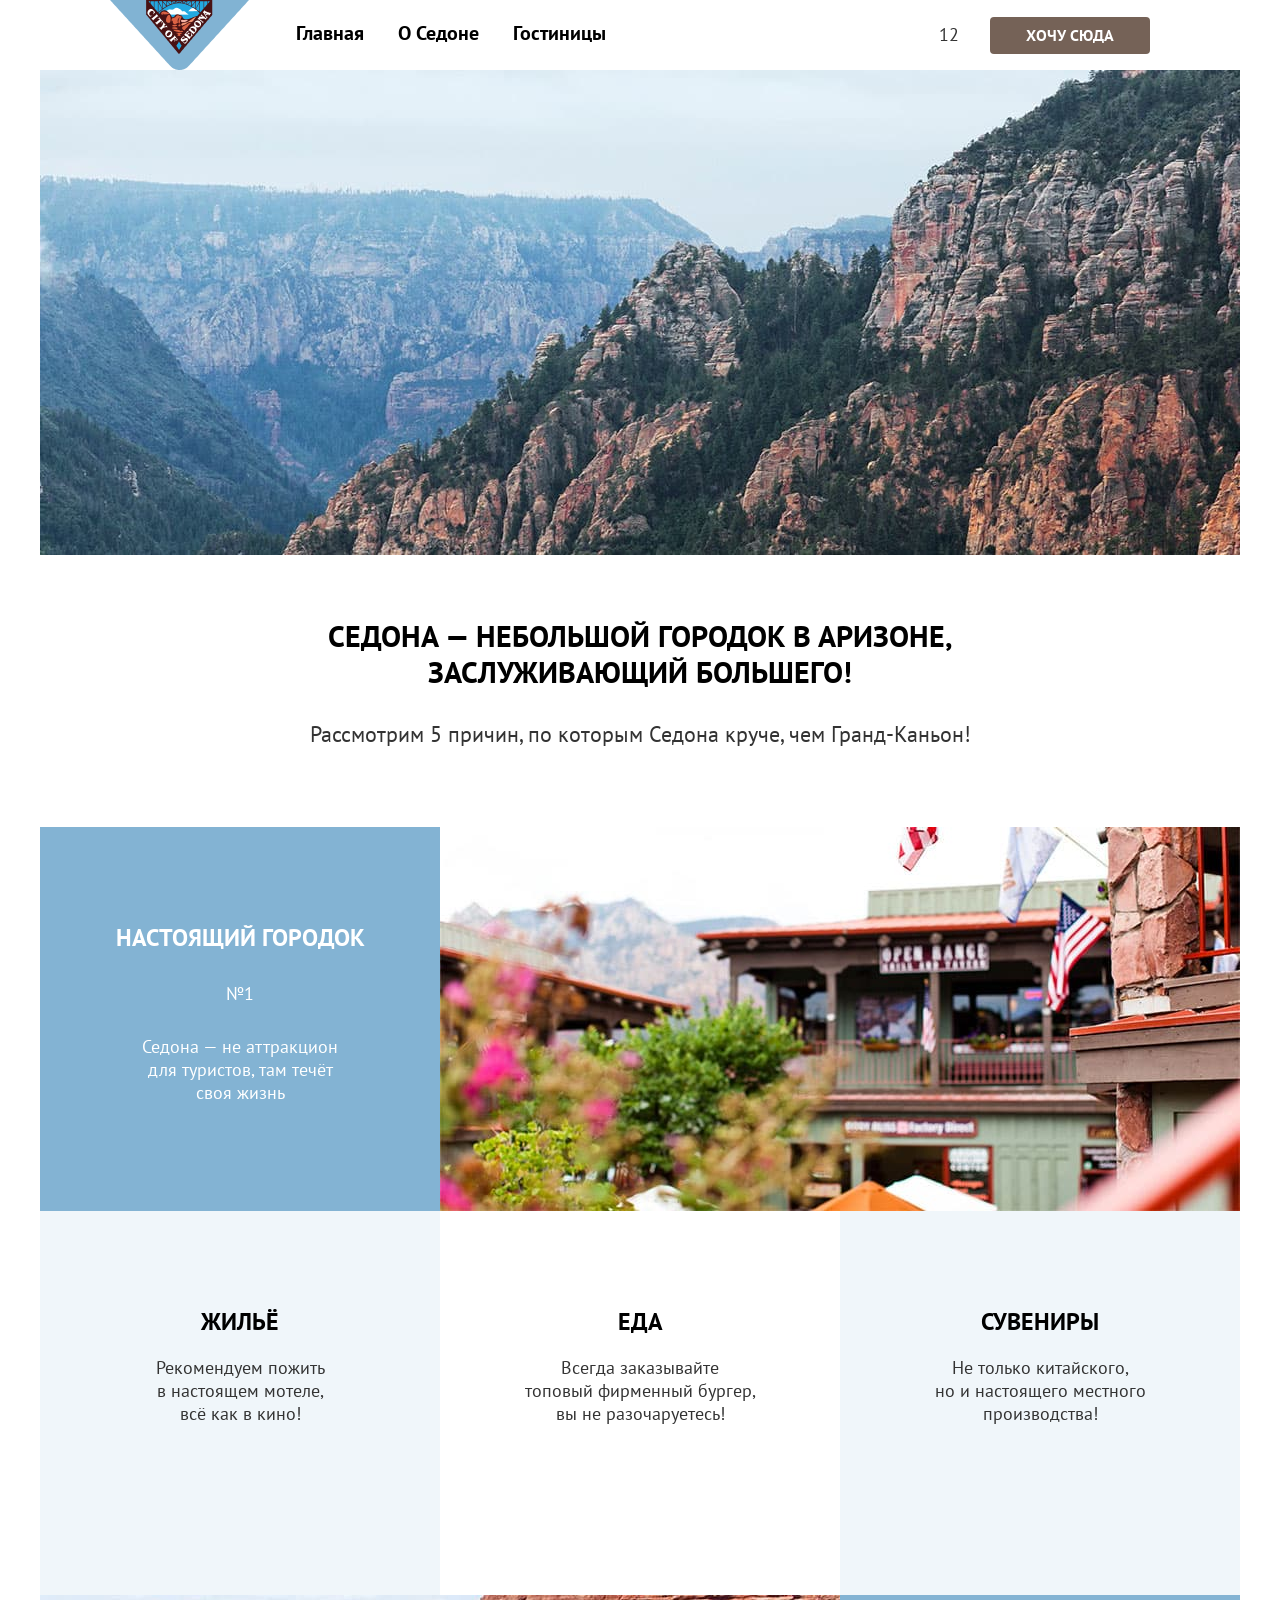
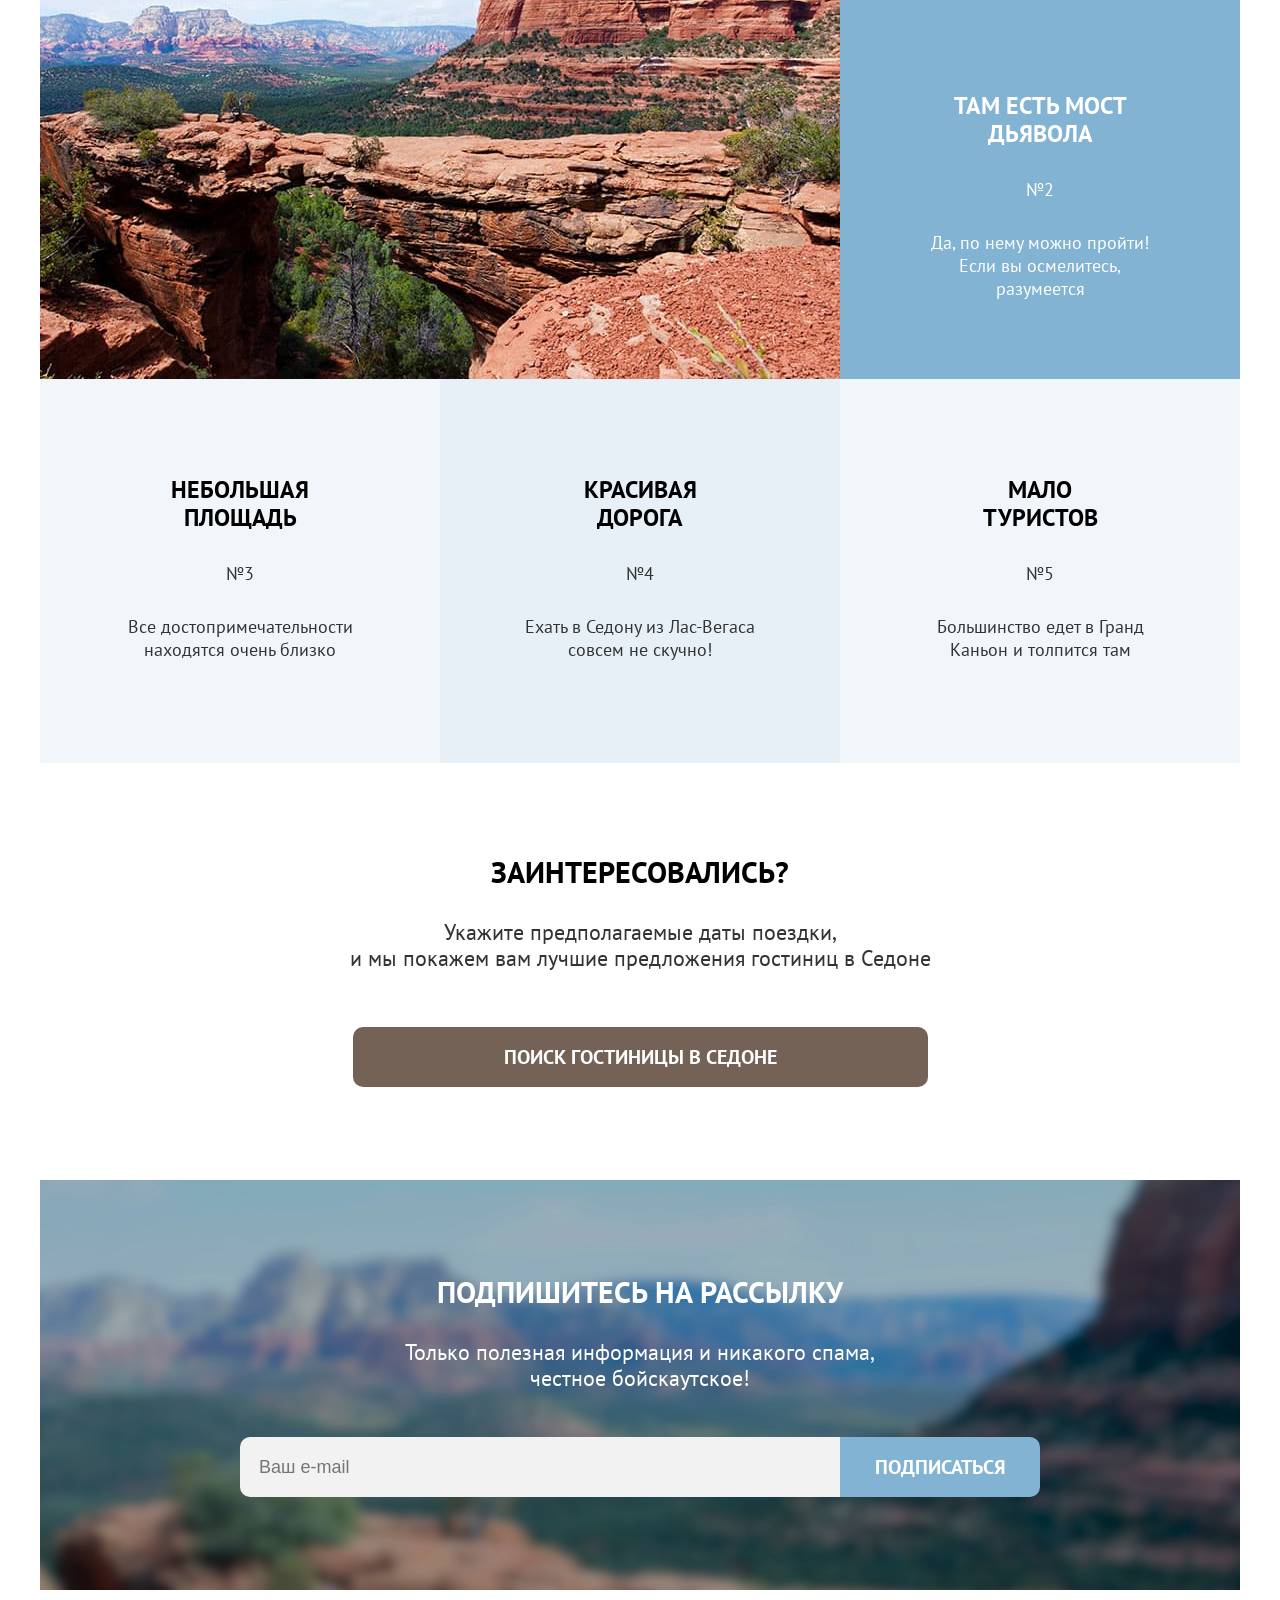
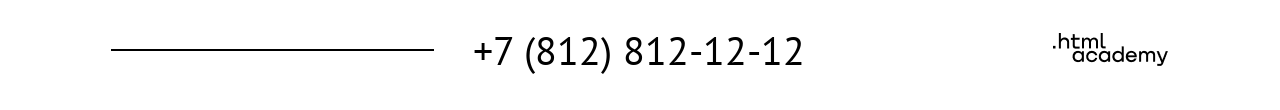
==== commit f0e254ce: "advantages in index page - done" ====
--- a/index.html
+++ b/index.html
@@ -14,7 +14,7 @@
                 <img class="header-logo__img site-logo" src="images/logo/logo-sedona.png" width="139" height="70" alt="Эмблема города Седона">
             </a>
         </div>
-        <nav class="navigation  page-header__navigation">
+        <nav class="navigation page-header__navigation">
             <ul class="navigation-list">
                 <li class="navigation-item">
                     <a class="navigation-item__link navigation-item__link--active">Главная</a>
@@ -53,50 +53,60 @@
                 <p class="page__text">Рассмотрим 5 причин, по которым Седона круче, чем Гранд-Каньон!</p>
             </div>
             <ul class="advantages-list">
-                <li class="advantages-item advantages-item--large">
+                <li class="advantages-item advantages-item--large advantages-item--large-left">
+                  <div class="advantages-item__description">
                     <h3 class="advantages-item__head">Настоящий городок</h3>
-                    <p class="advantages-item__range">№ 1</p>
-                    <p class="advantages-item__text">Седона — не аттракцион для туристов, там течёт своя жизнь </p>
+                    <p class="advantages-item__range">№1</p>
+                    <p class="advantages-item__text">Седона — не аттракцион <br> для туристов, там течёт <br> своя жизнь </p>
+                  </div>
                     <img class="advantages-item__img" src="images/adv-city.jpg" width="800" height="384" alt="Улочки города">
                 </li>
                 <li class="advantages-item">
-                    <h3 class="advantages-head">Жильё</h3>
-                    <p class="advantages-item__text">Рекомендуем пожить в настоящем мотеле, всё как в кино!</p>
-                    <img src="" alt="">
+                  <div class="advantages-item__description">
+                    <h3 class="advantages-item__head">Жильё</h3>
+                    <p class="advantages-item__text">Рекомендуем пожить <br> в настоящем мотеле, <br> всё как в кино!</p>
+                    </div>
                 </li>
                 <li class="advantages-item">
-                    <h3 class="advantages-head">Еда</h3>
-                    <p class="advantages-item__text">Всегда заказывайте топовый фирменный бургер, вы не разочаруетесь!</p>
-                    <img src="" alt="">
+                  <div class="advantages-item__description">
+                    <h3 class="advantages-item__head">Еда</h3>
+                    <p class="advantages-item__text">Всегда заказывайте <br> топовый фирменный бургер, вы не разочаруетесь!</p>
+                  </div>
                 </li>
                 <li class="advantages-item">
-                    <h3 class="advantages-head">Сувениры</h3>
-                    <p class="advantages-item__text">Не только китайского, но и настоящего местного производства!</p>
-                    <img src="" alt="">
+                  <div class="advantages-item__description">
+                    <h3 class="advantages-item__head">Сувениры</h3>
+                    <p class="advantages-item__text">Не только китайского,<br> но и настоящего местного производства!</p>
+                  </div>
                 </li>
-                <li class="advantages-item advantages-item--large">
-                    <h3 class="advantages-head">Там есть мост дьявола</h3>
-                    <p class="advantages-item__range">№ 2</p>
+                <li class="advantages-item advantages-item--large advantages-item--large-right">
+                  <div class="advantages-item__description">
+                    <h3 class="advantages-item__head">Там есть мост дьявола</h3>
+                    <p class="advantages-item__range">№2</p>
                     <p class="advantages-item__text">Да, по нему можно пройти! Если вы осмелитесь, разумеется</p>
+                  </div>
                     <img class="advantages-item__img" src="images/adv-brige.jpg" width="800" height="384" alt="вид на мост дьявола">
                 </li>
                 <li class="advantages-item">
-                    <h3 class="advantages-head">Небольшая площадь</h3>
-                    <p class="advantages-item__range">№ 3</p>
+                  <div class="advantages-item__description">
+                    <h3 class="advantages-item__head">Небольшая площадь</h3>
+                    <p class="advantages-item__range">№3</p>
                     <p class="advantages-item__text">Все достопримечательности находятся очень близко</p>
-                    <img src="" alt="">
+                    </div>
                 </li>
                 <li class="advantages-item">
-                    <h3 class="advantages-head">Красивая дорога</h3>
-                    <p class="advantages-item__range">№ 4</p>
+                  <div class="advantages-item__description">
+                    <h3 class="advantages-item__head">Красивая <br> дорога</h3>
+                    <p class="advantages-item__range">№4</p>
                     <p class="advantages-item__text">Ехать в Седону из Лас-Вегаса совсем не скучно!</p>
-                    <img src="" alt="">
+                  </div>
                 </li>
                 <li class="advantages-item">
-                    <h3 class="advantages-head">Мало туристов</h3>
-                    <p class="advantages-item__range">№ 5</p>
+                  <div class="advantages-item__description">
+                    <h3 class="advantages-item__head">Мало <br> туристов</h3>
+                    <p class="advantages-item__range">№5</p>
                     <p class="advantages-item__text">Большинство едет в Гранд Каньон и толпится там</p>
-                    <img src="" alt="">
+                  </div>
                 </li>
             </ul>
         </section>
@@ -145,4 +155,4 @@
     </footer>
 </body>
 
-</html>+</html>
--- a/styles/styles.css
+++ b/styles/styles.css
@@ -71,12 +71,18 @@
 
 /* компоненты*/
 
+/* для флексов, которые переполняются и возможно несколько строк - добавь gap для строк - на случай переполнения */
+/* посмотреть в барбершопе как форма сортировки сделана */
+
 /* button */
+
+/* всем кнопкам добавить паддинги. см статью про краш-тест вёрстки */
 
 .button {
   display: flex;
   justify-content: center;
   align-items: center;
+  padding: 13px;
   font-weight: 700;
   font-size: 16px;
   font-family: inherit;
@@ -113,6 +119,26 @@
   border-radius: 10px;
 }
 
+.button--hotel-card-details {
+  width: 133px;
+  height: 37px;
+  border-radius: 4px;
+}
+
+.button--hotel-card-favorite {
+  width: 141px;
+  height: 37px;
+  border-radius: 4px;
+}
+
+.button--load-result {
+  width: 616px;
+  margin-left: auto;
+  margin-right: auto;
+  border-radius: 4px;
+}
+
+
 /* Header */
 
 .page-header {
@@ -173,7 +199,7 @@
 
 /* Section */
 
-.section__wrapper {
+.section-wrapper {
   width: 1056px;
   margin: 0 auto;
 }
@@ -187,7 +213,7 @@
 }
 
 .page__text {
-  width: 720px;
+  max-width: 720px;
   margin-left: auto;
   margin-bottom: 10px;
   margin-right: auto;
@@ -205,8 +231,10 @@
   color: #000000;
 }
 
-.page__text--left {
+.page__text--search-result {
   text-align: left;
+  margin-left: 0;
+  margin-bottom: 0;
 }
 
 /* Footer */
@@ -270,16 +298,22 @@
 .hotel-card {
   display: flex;
   flex-direction: column;
+  row-gap: 16px;
   width: 340px;
   padding: 20px;
 }
 
 .hotel-card__title {
+  margin: 0;
   font-weight: 700;
   font-size: 24px;
   color: #000000;
 }
 
+.hotel-card__link {
+  order: -1;
+}
+
 .hotel-card__details {
   display: flex;
 }
@@ -287,14 +321,6 @@
 .hotel-card__control {
   display: flex;
   column-gap: 25px;
-}
-
-.hotel-card__button-details {
-  width: 133px;
-}
-
-.hotel-card__button-favorite {
-  width: 141px;
 }
 
 .hotel-card__type {
@@ -309,16 +335,18 @@
   display: flex;
   column-gap: 7px;
   justify-content: space-between;
+  min-height: 37px;
 }
 
 .hotel-card__rate-value {
+  display: flex;
+  align-items: center;
+  justify-content: center;
   width: 160px;
   background-color: #f2f2f2;
-}
-
-.hotel-card__rate-text {
   font-size: 16px;
   text-transform: uppercase;
+  border-radius: 4px;
 }
 
 /*Главная */
@@ -345,25 +373,69 @@
   margin-bottom: 31px;
 }
 
+.advantages-list{
+  display: grid;
+  grid-template-columns: 400px 400px 400px;
+}
+
+.advantages-item {
+  min-height: 384px;
+}
+
+.advantages-item:nth-child(even) {
+  background-color: rgba(131, 179, 211, 0.12);
+}
+
+.advantages-item:nth-child(8n + 7) {
+  background-color: rgba(131, 179, 211, 0.2);
+}
+
+.advantages-item--large {
+  grid-column: 1 / -1;
+  display: grid;
+  grid-template-columns: 400px 400px 400px;
+  background-color: #83b3d3;
+  color: #ffffff;
+}
+
+.advantages-item__description {
+  display: flex;
+  flex-direction: column;
+  align-items: center;
+  padding: 89px 75px 79px;
+}
+
 .advantages-item__head {
+  margin: 0;
+  margin-bottom: 20px;
+  padding-top: 8px;
   font-weight: 700;
   font-size: 24px;
   line-height: 28px;
+  text-align: center;
   text-transform: uppercase;
   color: #000000;
 }
 
-.advantages-item:nth-child(even) {
-  background-color: rgba(131, 179, 211, 0.12);
-}
-
-.advantages-item:nth-child(8n + 7) {
-  background-color: rgba(131, 179, 211, 0.2);
-}
-
-.advantages-item--large {
-  background-color: #83b3d3;
+.advantages-item--large .advantages-item__head {
   color: #ffffff;
+}
+
+.advantages-item__range {
+  margin-bottom: 30px;
+  padding-top: 10px;
+}
+
+.advantages-item__text {
+  text-align: center;
+}
+
+.advantages-item__img {
+  grid-column: span 2;
+}
+
+.advantages-item--large-right .advantages-item__img {
+  order: -1;
 }
 
 .page__search {
@@ -416,11 +488,9 @@
 
 /* страница каталога */
 
-/* .section__wrapper--search-result {
-  display: flex;
-  flex-direction: column;
-  align-items: center;
-} */
+.page__filter {
+  margin-bottom: 44px;
+}
 
 .filter-section {
   padding-top: 35px;
@@ -481,12 +551,31 @@
   margin-left: 81px;
 }
 
-.search-result__control-wrapper {
-  display: flex;
+.page__search-result{
+  margin-bottom: 73px;
+}
+
+.search-result__control {
+  display: flex;
+  column-gap: 81px;
+  margin-bottom: 53px;
+}
+
+.search-result__hotel-list{
+  margin-bottom: 34px;
+}
+
+.search-result__load {
+  padding: 30px 0;
+  margin-bottom: 30px;
 }
 
 .sorting-form {
   width: 287px;
+  height: 48px;
+  border: solid 2px #e5e5e5;
+  border-radius: 4px;
+  /* outline: 1px solid darkgreen; */
 }
 
 .sorting-control {
@@ -495,8 +584,25 @@
 }
 
 .view-toggler {
-  display: flex;
+  /* макс ширина??? переполнение??? */
+  display: flex;
+  flex-wrap: wrap;
   column-gap: 8px;
+  row-gap: 8px;
+  outline: 1px solid darkgreen;
+}
+
+.view-toggler__item {
+  width: 48px;
+  height: 48px;
+  outline: 1px solid darkgreen;
+}
+
+.view-toggler__link {
+  display: block;
+  width: 100%;
+  height: 100%;
+  padding: 16px;
 }
 
 .hotel-list {
@@ -506,39 +612,50 @@
   row-gap: 10px;
 }
 
-.load-button {
-  display: block;
-  width: 616px;
-  margin-left: auto;
-  margin-right: auto;
-}
-
-.pagination-wraqpper {
-  display: flex;
-}
-
-.pagination-list {
+.pagination-wrapper {
+  display: flex;
+}
+
+.pagination {
   display: flex;
   flex-wrap: wrap;
   column-gap: 8px;
+  row-gap: 8px;
   max-width: 528px;
 }
 
-.pagination-item {
+.pagination__item {
+  min-width: 55px;
+  height: 55px;
   background-color: #83b3d3;
   color: #ffffff;
   font-size: 20px;
-}
-
-.pagination-item--current {
+  border-radius: 4px;
+}
+
+.pagination__item--current {
   background-color: #f2f2f2;
   color: #000000;
 }
 
+.pagination__link {
+  display: flex;
+  align-items: center;
+  justify-content: center;
+  width: 100%;
+  height: 100%;
+  padding: 10px;
+}
+
 .pagination-control {
   margin-left: auto;
+  outline: solid 1px green;
 }
 
 .sorting-control {
   margin-left: 51px;
 }
+
+.page__subscribe--inner {
+  margin-bottom: 140px;
+}
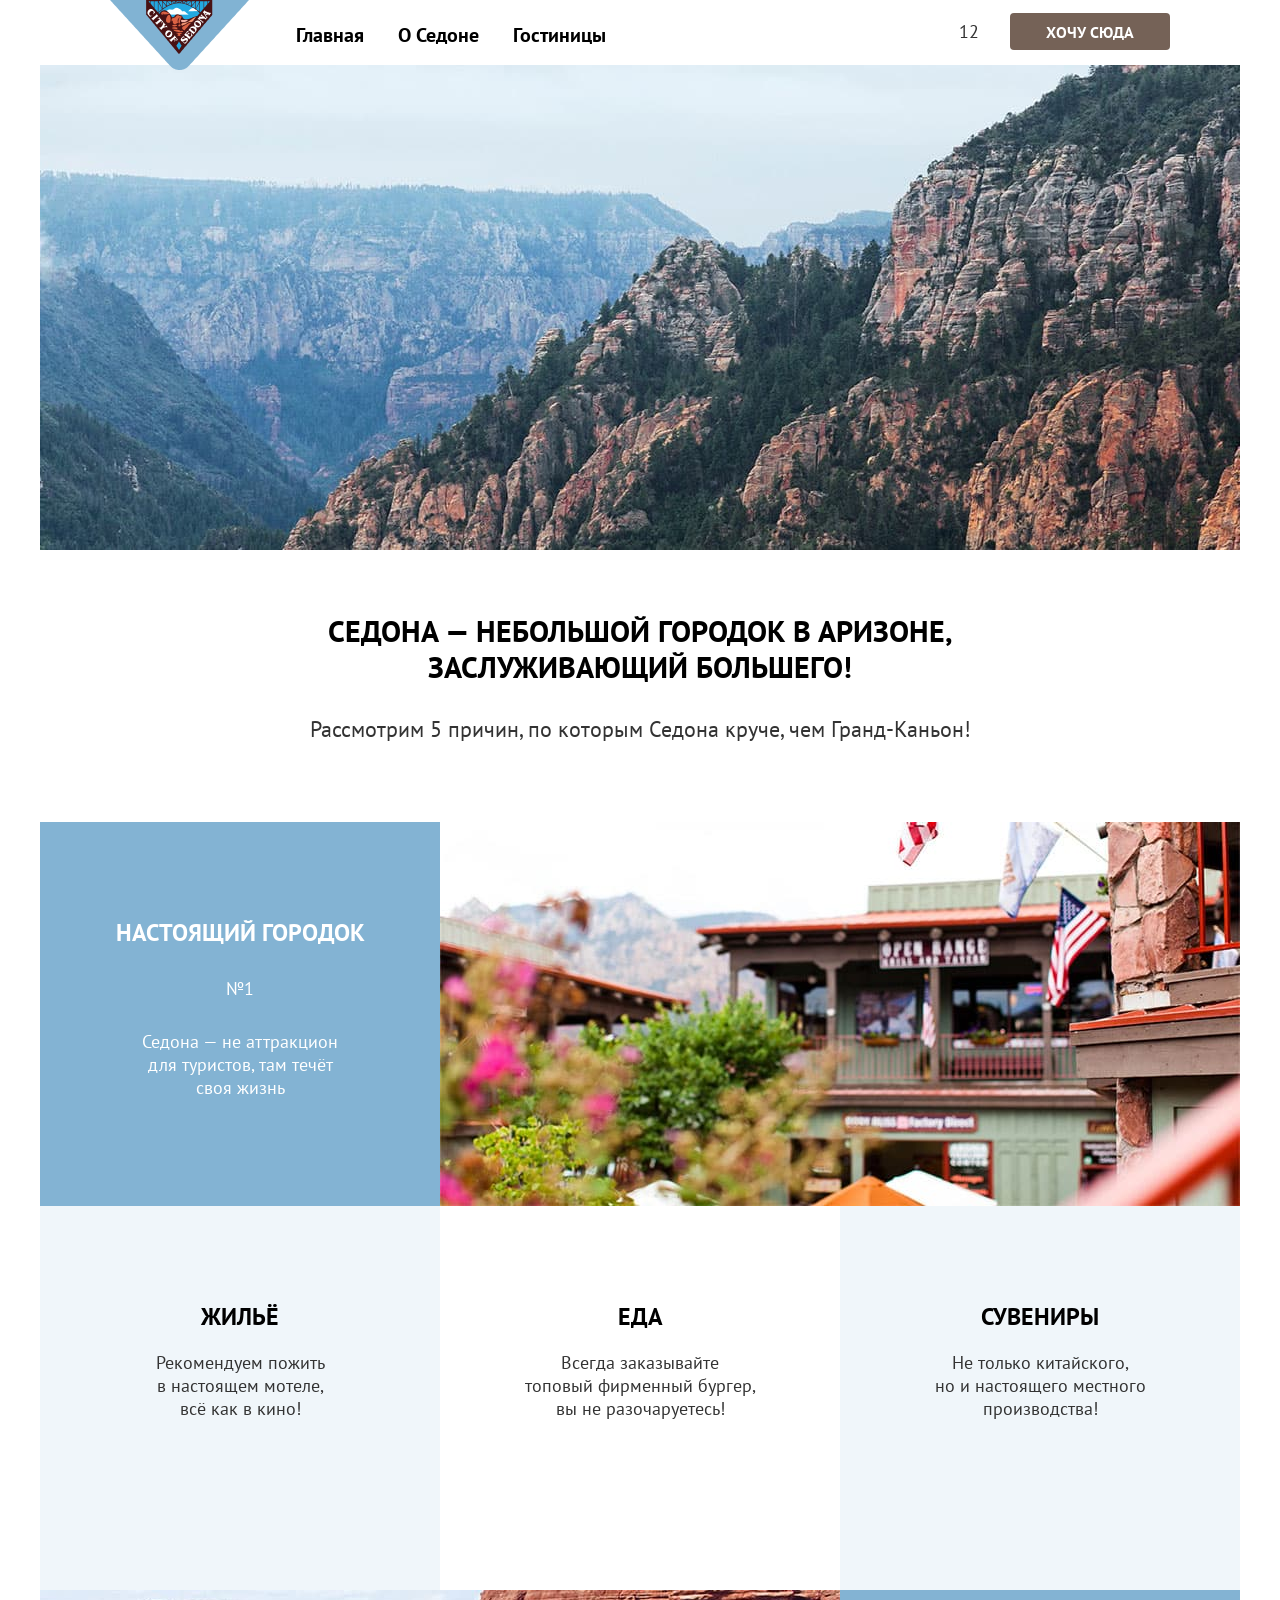
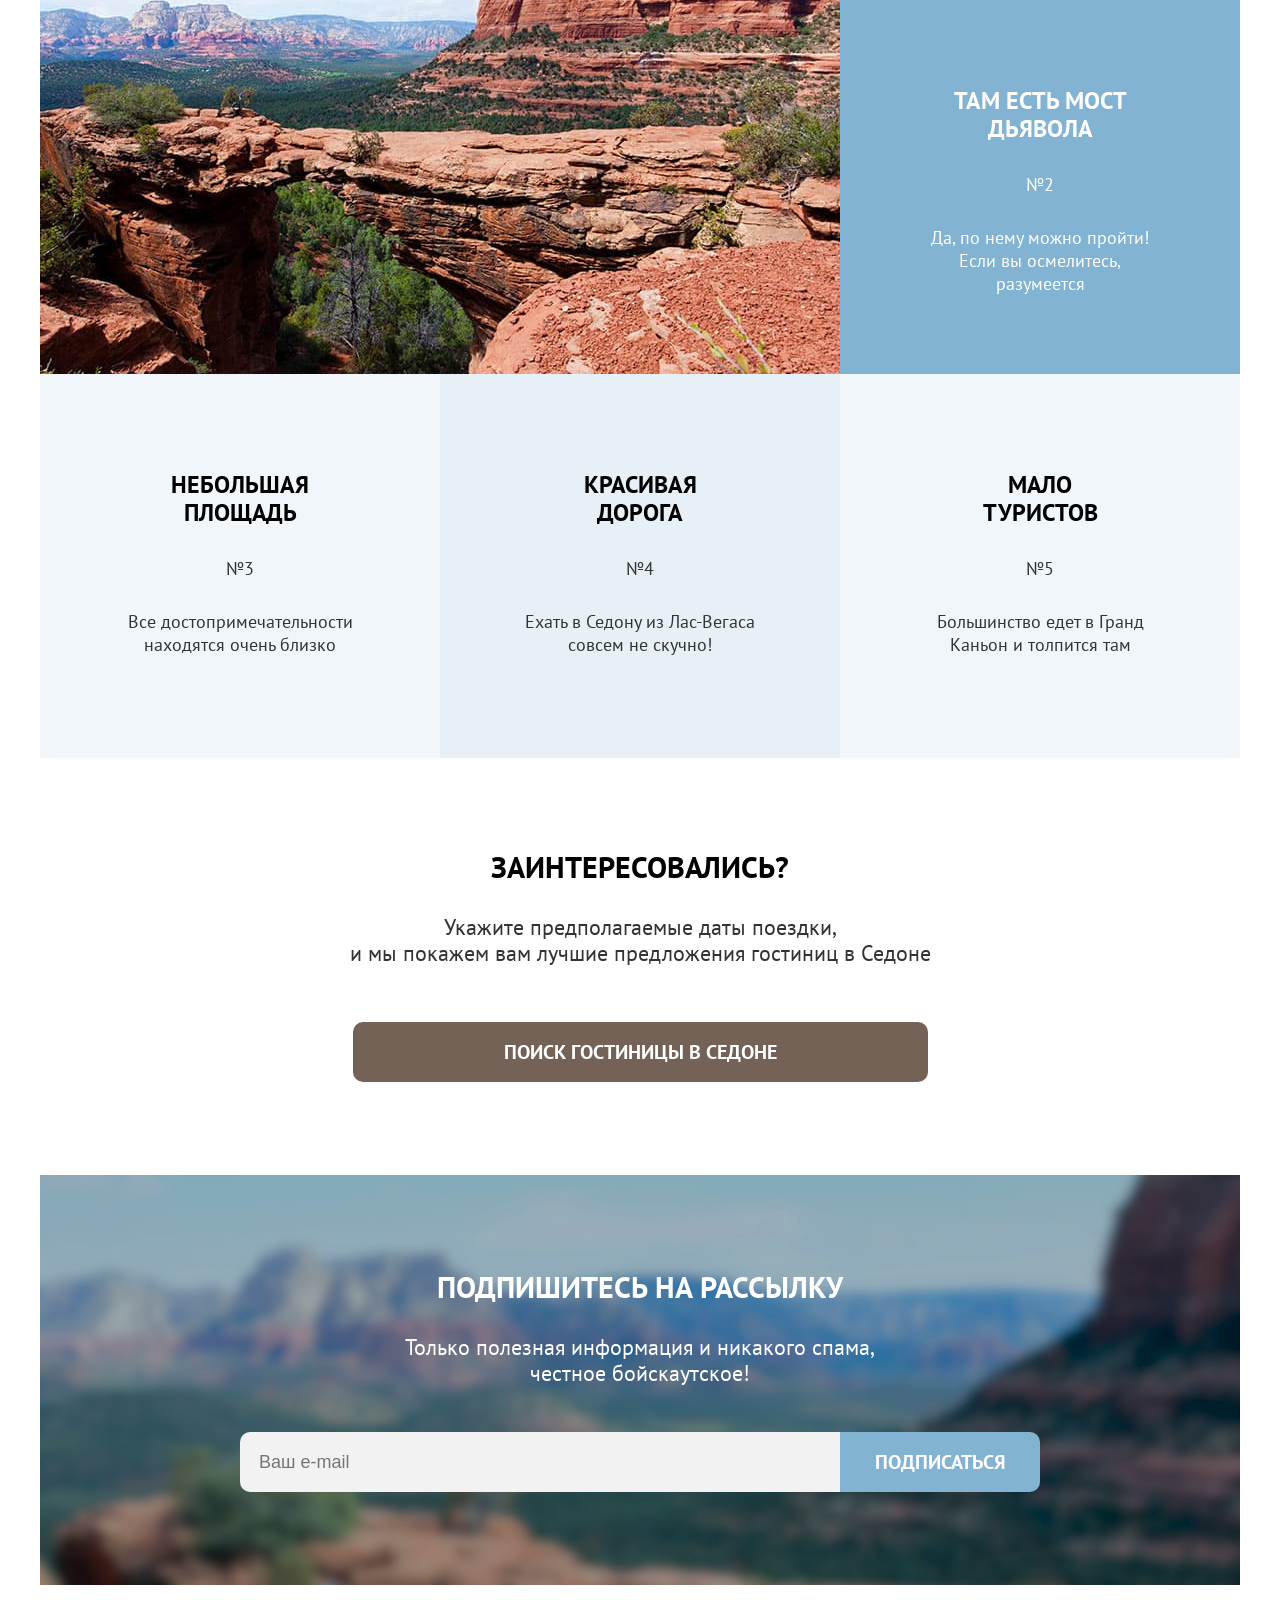
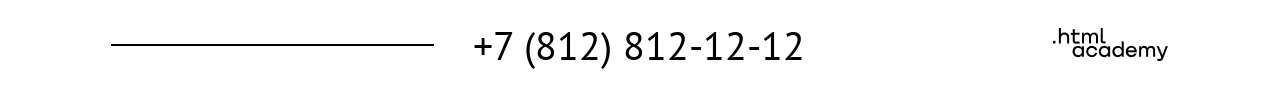
==== commit f3ed3335: "header layout - done" ====
--- a/index.html
+++ b/index.html
@@ -9,11 +9,9 @@
 
 <body>
     <header class="page-header">
-        <div class="page-header__logo header-logo">
-            <a class="header-logo__link">
-                <img class="header-logo__img site-logo" src="images/logo/logo-sedona.png" width="139" height="70" alt="Эмблема города Седона">
+            <a class="page-header__logo  header-logo">
+                <img class="header-logo__img" src="images/logo/logo-sedona.png" width="139" height="70" alt="Эмблема города Седона">
             </a>
-        </div>
         <nav class="navigation page-header__navigation">
             <ul class="navigation-list">
                 <li class="navigation-item">
@@ -27,6 +25,7 @@
                 </li>
             </ul>
         </nav>
+        <div class="user-navigation-wrapper">
         <ul class="user-navigation">
             <li class="user-navigation__item">
                 <a class="user-navigation__link" href="#"><span class="visually-hidden">Поиск</span></a>
@@ -38,9 +37,8 @@
                 </a>
             </li>
             <li class="user-navigation__item">
+          </ul>
                 <a class="button button--warm button--navigation user-navigation__button" href="#">Хочу сюда</a>
-            </li>
-        </ul>
     </header>
     <main class="page">
         <section class="page__welcome welcome">
--- a/styles/styles.css
+++ b/styles/styles.css
@@ -145,22 +145,42 @@
   display: flex;
   width: 1060px;
   margin: 0 auto;
-  /* align-items: center; */
+  align-items: center;
 }
 
 .page-header__logo {
   margin-right: 30px;
-}
-
-.header-logo {
+  min-height: 70px;
+}
+
+/* .header-logo {
   min-width: 139px;
   min-height: 100%;
-}
-
-.header-logo__link {
+  position: relative;
+  z-index: 1;
+  margin-bottom: -10px;
+} */
+
+.header-logo {
+ z-index: 1;
+   /* margin-bottom: -5px; */
   display: block;
+  min-width: 139px;
   height: 100%;
-}
+
+}
+
+.header-logo__img {
+  display: block;
+}
+
+/* .page-header__navigation-wrapper {
+  display: flex;
+  align-items: center;
+  align-self: flex-start;
+  min-height: 65px;*/
+  /* margin-bottom: 10px;
+} */
 
 .page-header__navigation {
   margin-right: 42px;
@@ -180,21 +200,40 @@
   color: #000000;
 }
 
+.user-navigation-wrapper {
+  display: flex;
+  gap:20px;
+  align-self: flex-start;
+  /* align-items: center; */
+  margin-left: auto;
+  min-width: 344px;
+  /* max-width: 460px; */
+  padding-top: 13px;
+  padding-bottom: 19px;
+}
+
 .user-navigation {
+  /* align-self: flex-start; */
   display: flex;
   flex-wrap: wrap;
-  align-items: center;
-  min-width: 264px;
+  /* justify-content: flex-end; */
+  align-items: center;
+  margin-left: auto;
+  max-width: 320px;
+}
+
+.user-navigation__item:nth-child(1) {
   margin-left: auto;
 }
 
 .user-navigation__link {
   display: block;
-  padding: 23px 11px 24px;
+  padding: 0 11px;
 }
 
 .user-navigation__button {
-  margin-left: 20px;
+  /* margin-left: 20px; */
+  align-self: flex-start
 }
 
 /* Section */
@@ -358,6 +397,7 @@
 }
 
 .page__welcome {
+  margin-top: -5px;
   margin-bottom: 63px;
 }
 
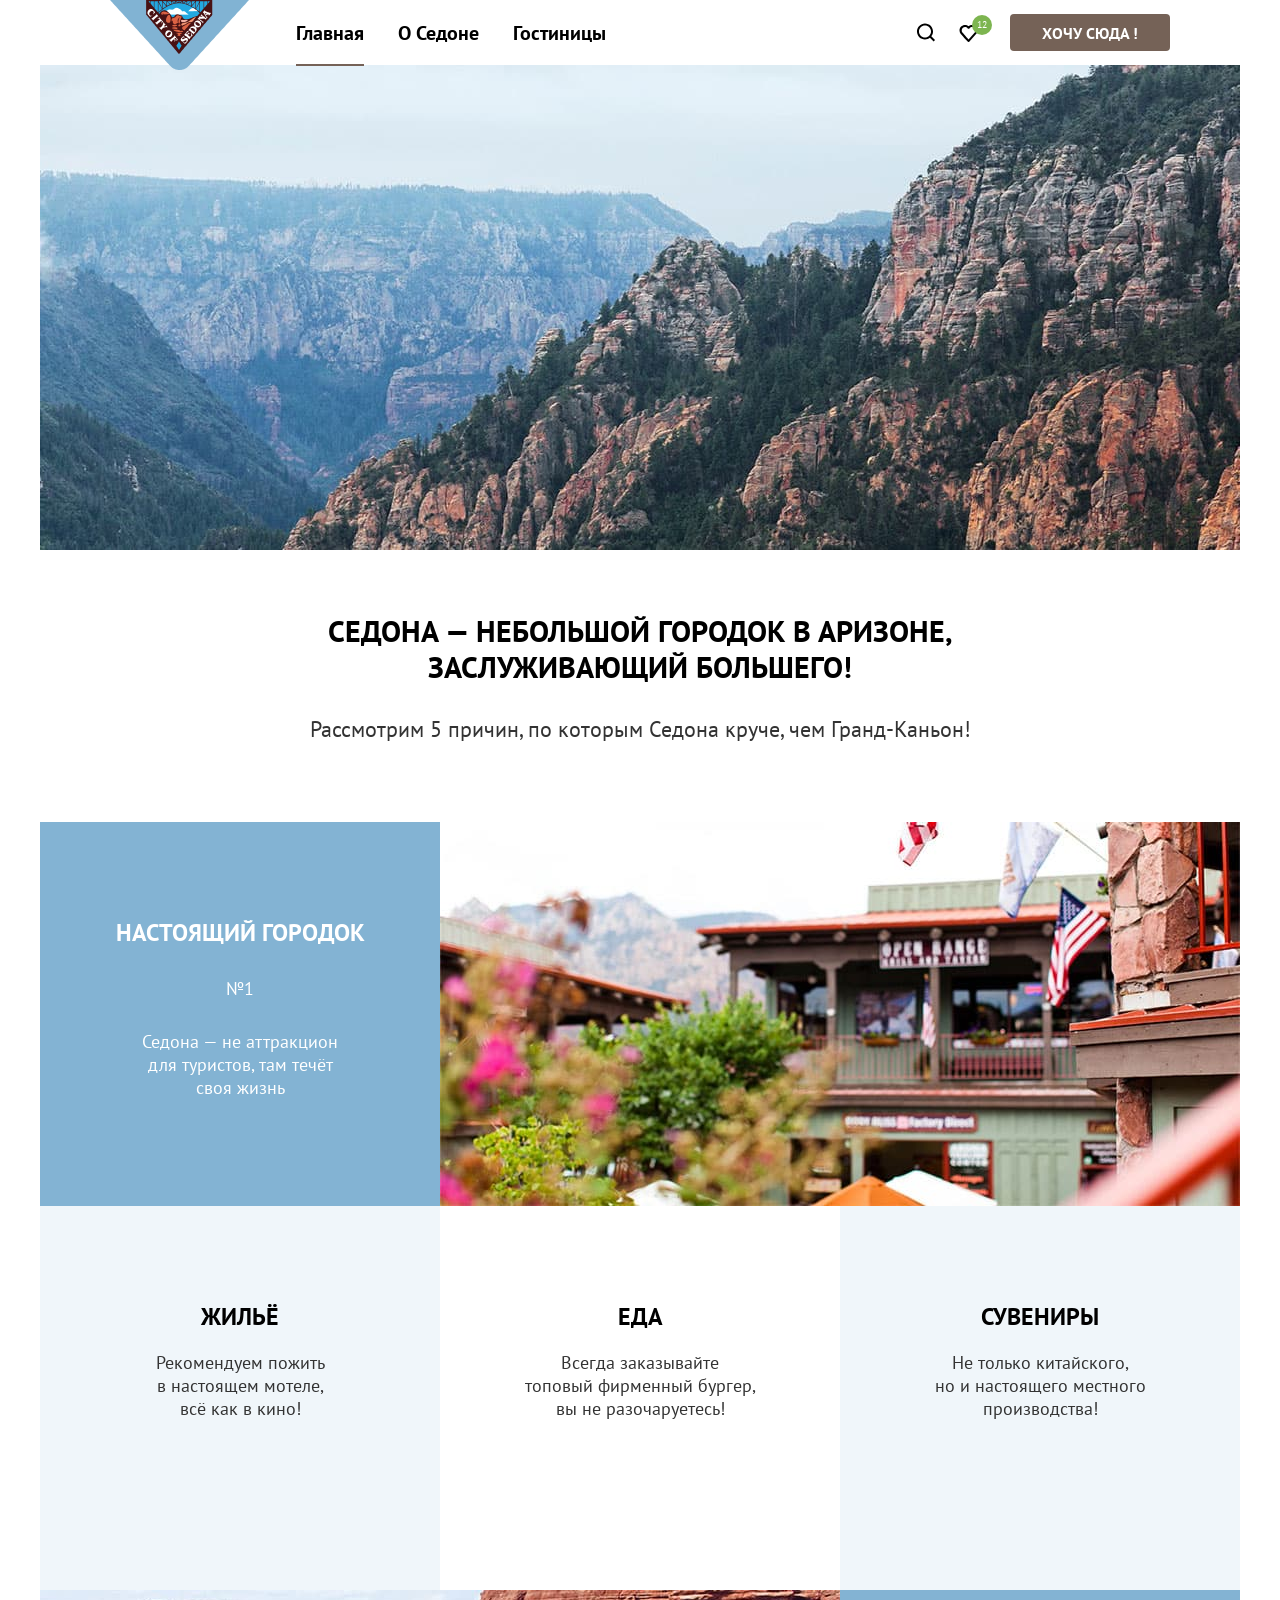
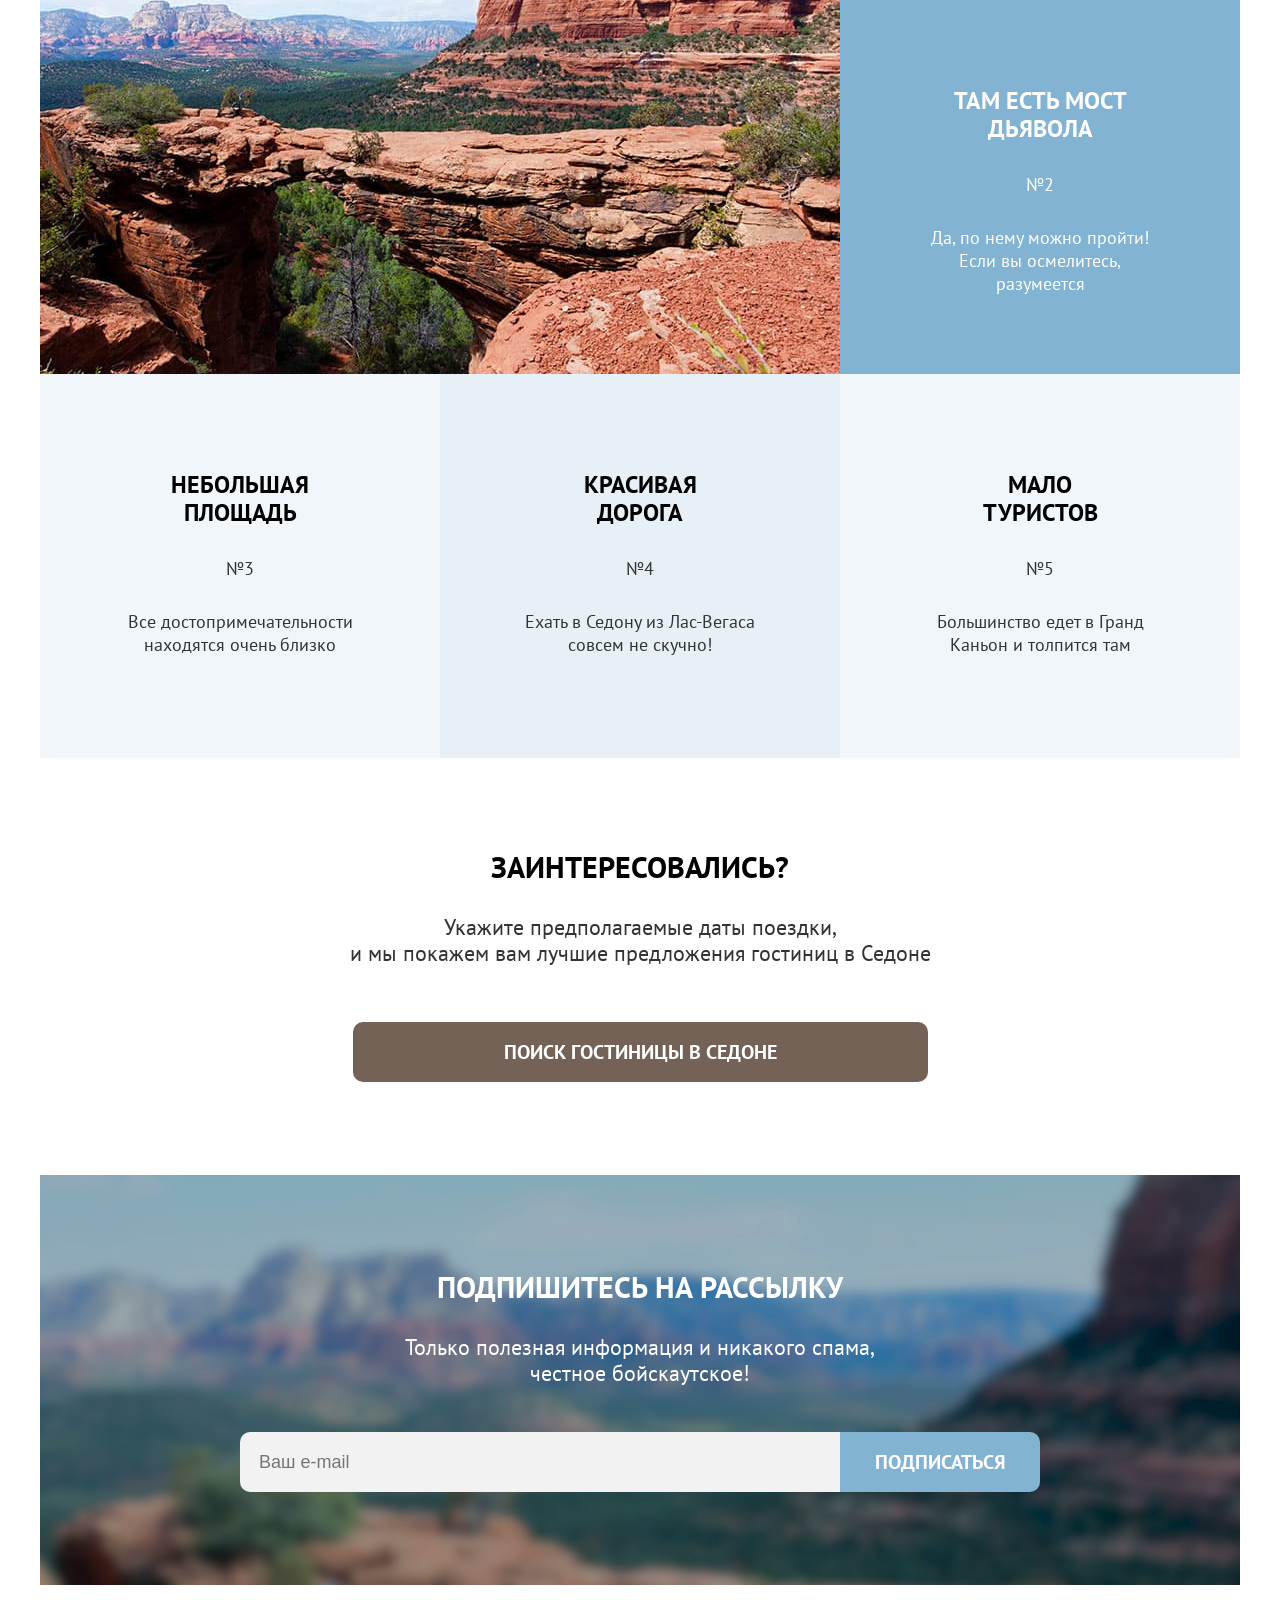
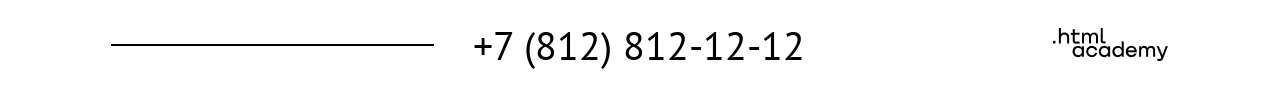
==== commit 19b46d72: "header navigation done" ====
--- a/index.html
+++ b/index.html
@@ -25,20 +25,23 @@
                 </li>
             </ul>
         </nav>
-        <div class="user-navigation-wrapper">
+        <!-- <div class="user-navigation-wrapper"> -->
         <ul class="user-navigation">
             <li class="user-navigation__item">
-                <a class="user-navigation__link" href="#"><span class="visually-hidden">Поиск</span></a>
+                <a class="user-navigation__link" href="#">
+                  <svg class="user-navigation__icon" aria-hidden="true" focusable="false" width="20" height="19"><path d="m19.026 17.05-3.71-3.7c1.002-1.3 1.704-3 1.704-4.9 0-4.4-3.61-8-8.023-8C4.585.45.975 4.15.975 8.55c0 4.4 3.61 8 8.022 8 1.805 0 3.51-.6 4.914-1.7l3.71 3.7 1.405-1.5Zm-10.029-2.5c-3.309 0-6.017-2.7-6.017-6s2.708-6 6.017-6c3.31 0 6.017 2.7 6.017 6s-2.707 6-6.017 6Z"/></svg>
+
+                  <span class="visually-hidden">Поиск</span></a>
             </li>
             <li class="user-navigation__item">
                 <a class="user-navigation__link" href="#">
+                  <svg class="user-navigation__icon" aria-hidden="true" focusable="false" width="19" height="17"><path d="M9.444 17c-.301 0-.602-.1-.802-.4-5.416-6.1-6.72-7.5-7.02-7.9C.92 7.8.519 6.6.519 5.4c0-3 2.406-5.4 5.515-5.4 1.304 0 2.507.5 3.51 1.3C10.547.5 11.851 0 13.054 0c3.008 0 5.516 2.4 5.516 5.4 0 1.3-.502 2.5-1.304 3.4l-7.02 7.9c-.2.2-.401.3-.802.3ZM3.427 7.5c.3.4 3.51 4 6.117 6.9l6.218-7c.501-.5.702-1.2.702-2 0-1.8-1.505-3.3-3.31-3.3-1.002 0-2.005.5-2.707 1.3-.301.3-.602.4-.903.4-.3 0-.602-.2-.802-.4-.702-.8-1.705-1.3-2.708-1.3-1.805 0-3.31 1.5-3.31 3.3-.1.9.302 1.6.703 2.1-.1 0-.1 0 0 0Z"/></svg>
                     <span class="visually-hidden">Избранное</span>
                     <span class="user-navigation__counter">12</span>
                 </a>
             </li>
-            <li class="user-navigation__item">
           </ul>
-                <a class="button button--warm button--navigation user-navigation__button" href="#">Хочу сюда</a>
+         <a class="button button--warm button--navigation user-navigation__button" href="#">Хочу сюда !</a>
     </header>
     <main class="page">
         <section class="page__welcome welcome">
--- a/styles/styles.css
+++ b/styles/styles.css
@@ -138,20 +138,24 @@
   border-radius: 4px;
 }
 
-
 /* Header */
 
 .page-header {
-  display: flex;
+  /* display: flex; */
+  display: grid;
+  grid-template-columns: max-content minmax(355px, max-content) minmax(max-content, 1fr) max-content;
+  gap: 20px;
   width: 1060px;
+  min-height: 65px;
   margin: 0 auto;
-  align-items: center;
-}
-
+  z-index: 1;
+  /* align-items: center; */
+}
+/*
 .page-header__logo {
   margin-right: 30px;
   min-height: 70px;
-}
+} */
 
 /* .header-logo {
   min-width: 139px;
@@ -162,12 +166,10 @@
 } */
 
 .header-logo {
- z-index: 1;
-   /* margin-bottom: -5px; */
+  /* margin-bottom: -5px; */
   display: block;
   min-width: 139px;
   height: 100%;
-
 }
 
 .header-logo__img {
@@ -179,19 +181,22 @@
   align-items: center;
   align-self: flex-start;
   min-height: 65px;*/
-  /* margin-bottom: 10px;
+/* margin-bottom: 10px;
 } */
 
 .page-header__navigation {
-  margin-right: 42px;
+  /* margin-right: 42px; */
+  margin-left: 10px;
 }
 
 .navigation-list {
   display: flex;
   flex-wrap: wrap;
+  padding-bottom: 5px;
 }
 
 .navigation-item__link {
+  position: relative;
   display: block;
   padding: 20px 17px;
   font-weight: 700;
@@ -200,17 +205,41 @@
   color: #000000;
 }
 
-.user-navigation-wrapper {
-  display: flex;
-  gap:20px;
+.navigation-item__link:hover {
+  color: #756257;
+}
+
+.navigation-item__link:focus {
+  outline: 2px solid #83b3d3;
+}
+
+.navigation-item__link:active {
+  color: #756257;
+  opacity: 0.3;
+  outline: none;
+}
+
+.navigation-item__link--active::before {
+  position: absolute;
+  right: 17px;
+  bottom: 0;
+  left: 17px;
+  height: 2px;
+  background-color: #756257;
+  content: "";
+}
+
+/* .user-navigation-wrapper {
+  display: flex;
+  gap: 20px;
   align-self: flex-start;
-  /* align-items: center; */
+  align-items: center;
   margin-left: auto;
   min-width: 344px;
-  /* max-width: 460px; */
-  padding-top: 13px;
-  padding-bottom: 19px;
-}
+  max-width: 460px;
+  padding-top: 17px;
+  padding-bottom: 16px;
+} */
 
 .user-navigation {
   /* align-self: flex-start; */
@@ -222,19 +251,71 @@
   max-width: 320px;
 }
 
+/* .page-header__user-navigation {
+  margin-left: auto;
+} */
+
 .user-navigation__item:nth-child(1) {
   margin-left: auto;
 }
 
 .user-navigation__link {
+  position: relative;
   display: block;
-  padding: 0 11px;
+  padding: 21px 12px 22px 11px;
+}
+
+.user-navigation__link:hover .user-navigation__icon {
+  fill: #756257;
+}
+
+.user-navigation__link:active .user-navigation__icon {
+  fill: #756257;
+  opacity: 0.3;
+}
+
+.user-navigation__link:active .user-navigation__counter {
+  color: rgba(255, 255, 255, 0.3);
+}
+
+.user-navigation__counter{
+  position: absolute;
+  display: flex;
+  align-items: center;
+  justify-content: center;
+  width: 20px;
+  height: 20px;
+  top: 12px;
+  left: 24px;
+  border-radius: 50%;
+  background-color: #7db550;
+  font-size: 10px;
+  color: #ffffff;
 }
 
 .user-navigation__button {
+  margin-top: 14px;
+  /* justify-self: center; */
   /* margin-left: 20px; */
-  align-self: flex-start
-}
+  /* align-self: center; */
+  /* margin-bottom: 3px; */
+}
+
+.user-navigation__button:hover {
+  background-color: #615048;
+}
+
+.user-navigation__button:focus {
+  background-color: #615048;
+  outline: 3px solid #83b3d3;
+}
+
+.user-navigation__button:active {
+  background-color: #615048;
+  outline: none;
+  color: rgba(255, 255, 255, 0.3);
+}
+
 
 /* Section */
 
@@ -397,7 +478,7 @@
 }
 
 .page__welcome {
-  margin-top: -5px;
+  margin-top: -6px;
   margin-bottom: 63px;
 }
 
@@ -413,7 +494,7 @@
   margin-bottom: 31px;
 }
 
-.advantages-list{
+.advantages-list {
   display: grid;
   grid-template-columns: 400px 400px 400px;
 }
@@ -579,7 +660,7 @@
 
 .filter-control__input {
   /* display: block; */
-  /* width: 90px;
+/* width: 90px;
 
   border: none;
 } */
@@ -591,7 +672,7 @@
   margin-left: 81px;
 }
 
-.page__search-result{
+.page__search-result {
   margin-bottom: 73px;
 }
 
@@ -601,7 +682,7 @@
   margin-bottom: 53px;
 }
 
-.search-result__hotel-list{
+.search-result__hotel-list {
   margin-bottom: 34px;
 }
 
